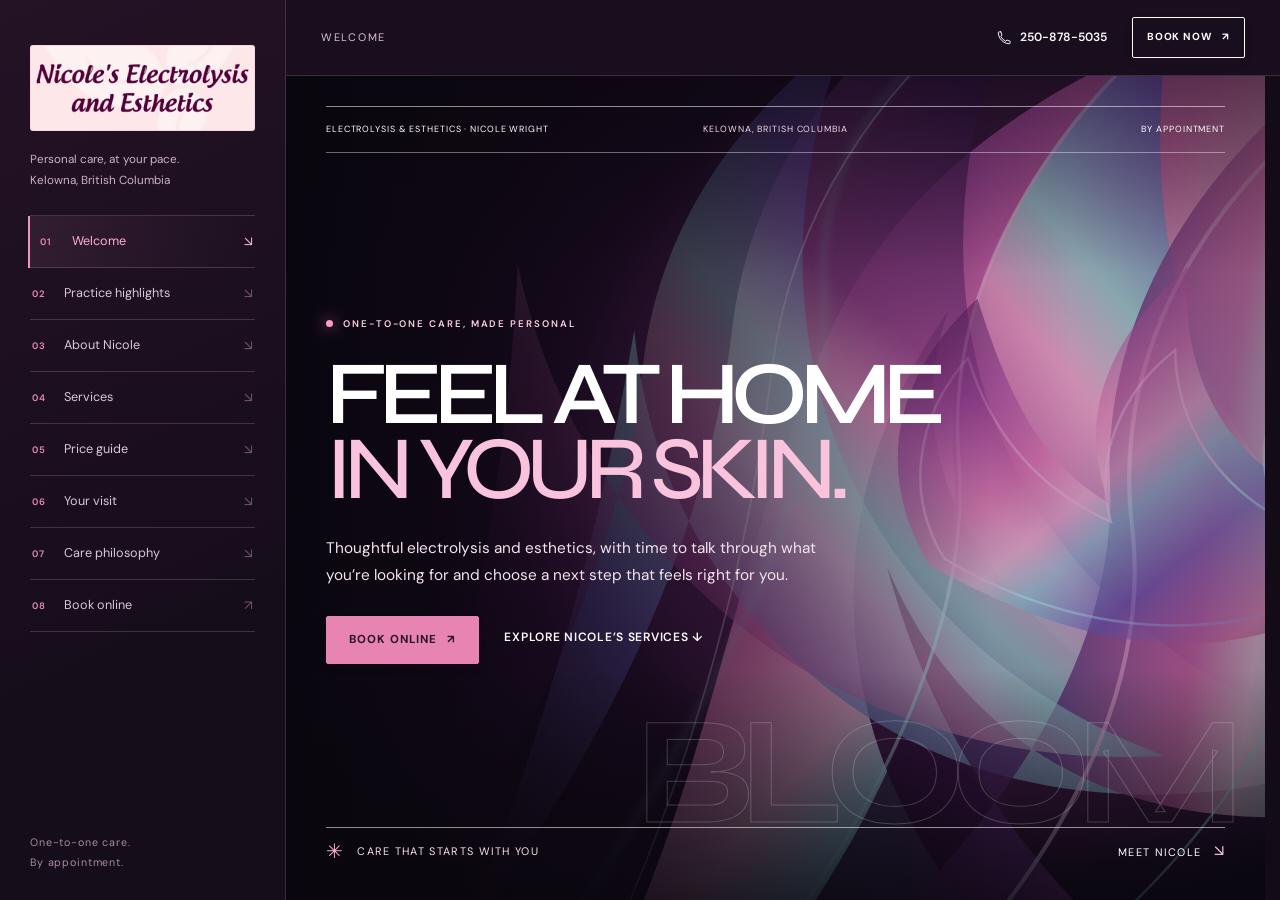
==== index.html @ a782beea "Add files via upload" ====
<!doctype html>
<html lang="en">
<head>
  <meta charset="utf-8">
  <meta name="viewport" content="width=device-width, initial-scale=1">
  <meta name="description" content="Personalized electrolysis and esthetics in Kelowna, BC. Connect with Nicole's Electrolysis & Esthetics to discuss your goals and plan a visit.">
  <meta name="theme-color" content="#fff7fa">
  <title>Nicole's Electrolysis & Esthetics | Kelowna, BC</title>
  <link rel="preconnect" href="https://fonts.googleapis.com">
  <link rel="preconnect" href="https://fonts.gstatic.com" crossorigin>
  <link href="https://fonts.googleapis.com/css2?family=DM+Sans:wght@400;500;600;700&family=Playfair+Display:wght@500;600;700&family=Syne:wght@400;500;600;700;800&display=swap" rel="stylesheet">
  <style>
    :root{--paper:#fff7fa;--white:#fffdfd;--ink:#392d35;--muted:#75656f;--green:#a64e73;--green-dark:#683b57;--sage:#f8e5ee;--line:#eed5e0;--blush:#fbe7e5;--serif:'Playfair Display',Georgia,serif;--sans:'DM Sans',Arial,sans-serif;--shadow:0 24px 70px rgba(39,48,39,.12)}
    *{box-sizing:border-box}html{scroll-behavior:smooth}body{margin:0;background:var(--paper);color:var(--ink);font-family:var(--sans);line-height:1.65;-webkit-font-smoothing:antialiased}a{color:inherit}img{display:block;max-width:100%}button,a{ -webkit-tap-highlight-color:transparent}a:focus-visible,button:focus-visible{outline:3px solid #ad6685;outline-offset:4px}.container{width:min(1160px,calc(100% - 48px));margin-inline:auto}.eyebrow{font-size:.72rem;font-weight:700;letter-spacing:.18em;text-transform:uppercase;color:var(--green)}
    .topline{background:var(--green-dark);color:#fff;text-align:center;padding:9px 16px;font-size:.76rem;letter-spacing:.08em}.header{position:sticky;top:0;z-index:10;background:rgba(247,245,240,.94);backdrop-filter:blur(14px);border-bottom:1px solid rgba(69,95,80,.12)}.nav{height:82px;display:flex;align-items:center;justify-content:space-between;gap:28px}.brand{display:flex;align-items:center;gap:12px;text-decoration:none}.brand-mark{width:42px;height:42px;border:1px solid var(--green);border-radius:50%;display:grid;place-items:center;color:var(--green);font:600 1.2rem var(--serif)}.brand-name{font:600 1rem var(--serif);line-height:1.2}.brand-sub{display:block;font:600 .59rem var(--sans);letter-spacing:.16em;text-transform:uppercase;color:var(--muted);margin-top:5px}.navlinks{display:flex;align-items:center;gap:30px}.navlinks a{text-decoration:none;font-size:.86rem;color:#454a44}.navlinks a:hover{color:var(--green)}.nav-cta,.button{display:inline-flex;align-items:center;justify-content:center;gap:10px;background:var(--green);color:#fff;text-decoration:none;border:1px solid var(--green);border-radius:3px;padding:13px 20px;font-size:.82rem;font-weight:700;transition:.2s}.nav-cta:hover,.button:hover{background:var(--green-dark);border-color:var(--green-dark);transform:translateY(-1px)}.menu-toggle{display:none;background:none;border:0;color:var(--ink);font-size:1.45rem;padding:8px}
    .hero{padding:54px 0 75px;overflow:hidden}.hero-grid{display:grid;grid-template-columns:1fr .92fr;align-items:center;gap:6.5%;min-height:540px}.hero-copy{padding-block:24px}.hero h1{font:500 clamp(3.2rem,6.1vw,5.75rem)/1.02 var(--serif);letter-spacing:-.045em;margin:20px 0 24px;max-width:620px}.hero h1 em{font-weight:500;color:var(--green);display:block}.hero-lede{font-size:1.06rem;line-height:1.8;color:#575d55;max-width:505px}.hero-actions{display:flex;align-items:center;gap:22px;margin-top:32px;flex-wrap:wrap}.text-link{font-size:.84rem;font-weight:700;text-decoration:none;border-bottom:1px solid var(--green);padding-bottom:4px;color:var(--green)}.hero-note{font-size:.77rem;color:#77796f;margin-top:23px}.hero-image-wrap{position:relative;min-height:510px}.hero-image{position:absolute;inset:0 22px 20px 30px;width:calc(100% - 52px);height:calc(100% - 20px);object-fit:cover;border-radius:48% 48% 3px 3px;filter:saturate(.82)}.image-tag{position:absolute;left:0;bottom:0;background:var(--white);box-shadow:var(--shadow);padding:17px 22px;max-width:230px}.image-tag strong{display:block;font:500 1.2rem var(--serif)}.image-tag span{font-size:.74rem;color:var(--muted)}.round-stamp{position:absolute;right:0;top:35px;width:104px;height:104px;background:var(--sage);border-radius:50%;display:grid;place-items:center;text-align:center;color:var(--green);font:500 .82rem/1.3 var(--serif);transform:rotate(8deg);border:1px solid rgba(69,95,80,.18)}
    .trust{background:var(--sage);padding:24px 0}.trust-row{display:flex;justify-content:center;align-items:center;gap:clamp(24px,6vw,78px);flex-wrap:wrap;text-align:center}.trust-item{font-size:.82rem;color:#475348}.trust-item b{font-weight:700}.trust-dot{color:#a3866f;padding-right:10px}
    .intro{padding:108px 0 98px}.intro-grid{display:grid;grid-template-columns:.75fr 1.25fr;gap:10%;align-items:start}.intro h2,.section-title{font:500 clamp(2.4rem,4vw,3.55rem)/1.12 var(--serif);letter-spacing:-.03em;margin:14px 0 22px}.intro-copy{font-size:1.02rem;color:#5d625a;max-width:680px}.intro-copy p+p{margin-top:16px}.signature{margin-top:28px;color:var(--green);font:italic 1.5rem var(--serif)}
    .services{background:var(--white);padding:100px 0}.section-heading{max-width:650px;margin-bottom:46px}.section-heading p{color:var(--muted);max-width:540px}.service-grid{display:grid;grid-template-columns:1fr 1fr;gap:22px}.service-card{min-height:360px;padding:38px;position:relative;overflow:hidden;background:var(--paper);border:1px solid var(--line)}.service-card:nth-child(2){background:#fff0f5}.service-number{font:500 .85rem var(--serif);color:#ad6685;letter-spacing:.1em}.service-card h3{font:500 2rem var(--serif);margin:33px 0 14px}.service-card p{color:#60655d;max-width:420px}.service-card .card-link{display:inline-flex;align-items:center;gap:9px;margin-top:26px;color:var(--green);font-size:.85rem;font-weight:700;text-decoration:none}.service-art{position:absolute;right:24px;bottom:24px;width:112px;height:112px;border-radius:50%;border:1px solid rgba(166,78,115,.25);display:grid;place-items:center;color:var(--green);font:500 2rem var(--serif)}
    .approach{padding:100px 0}.approach-grid{display:grid;grid-template-columns:1fr 1fr;gap:8%;align-items:center}.approach-photo{height:510px;width:100%;object-fit:cover;border-radius:3px;filter:saturate(.75)}.approach-copy h2{font:500 clamp(2.4rem,4vw,3.4rem)/1.1 var(--serif);margin:14px 0 20px;letter-spacing:-.03em}.approach-copy>p{color:#5d625a}.steps{margin-top:28px;border-top:1px solid var(--line)}.step{display:grid;grid-template-columns:44px 1fr;gap:12px;padding:16px 0;border-bottom:1px solid var(--line)}.step-num{font:500 .84rem var(--serif);color:#ad6685}.step strong{display:block;font-size:.91rem;margin-bottom:3px}.step span:last-child{display:block;color:#696d64;font-size:.85rem}
    .quote{background:var(--green-dark);color:#fff;padding:78px 0;text-align:center}.quote blockquote{max-width:820px;margin:0 auto;font:500 clamp(1.75rem,3.5vw,2.8rem)/1.3 var(--serif)}.quote p{color:#d3dbd2;font-size:.77rem;letter-spacing:.12em;text-transform:uppercase;margin-top:22px}
    .contact{padding:105px 0 100px}.contact-card{display:grid;grid-template-columns:1fr .8fr;background:var(--sage);min-height:360px}.contact-copy{padding:clamp(32px,6vw,70px)}.contact-copy h2{font:500 clamp(2.3rem,4vw,3.4rem)/1.1 var(--serif);margin:16px 0}.contact-copy p{color:#566055;max-width:510px}.contact-info{padding:48px;background:#e0e5d9;display:flex;flex-direction:column;justify-content:center;gap:22px}.contact-row{border-bottom:1px solid rgba(48,71,57,.2);padding-bottom:15px}.contact-row small{display:block;text-transform:uppercase;letter-spacing:.14em;color:#697467;font-size:.66rem;font-weight:700;margin-bottom:5px}.contact-row a,.contact-row span{font:500 1.12rem var(--serif);text-decoration:none}.contact-row a:hover{text-decoration:underline}.contact-actions{display:flex;align-items:center;gap:20px;margin-top:25px;flex-wrap:wrap}.footer{background:#503746;color:#e8ece5;padding:28px 0}.footer-row{display:flex;align-items:center;justify-content:space-between;gap:20px}.footer-brand{font:500 1.1rem var(--serif)}.footer p,.footer a{font-size:.75rem;color:#cbd4ca}.footer a{text-decoration:none}.footer a:hover{text-decoration:underline}.footer-meta{text-align:right}
    @media(max-width:800px){.container{width:min(100% - 36px,600px)}.nav{height:72px}.menu-toggle{display:block}.navlinks{display:none;position:absolute;top:72px;left:0;right:0;background:var(--paper);padding:18px 24px 24px;border-bottom:1px solid var(--line);flex-direction:column;align-items:stretch;gap:0}.navlinks.open{display:flex}.navlinks a{padding:12px 0;border-bottom:1px solid var(--line)}.navlinks .nav-cta{margin-top:15px;text-align:center;border:0;padding:14px}.hero{padding:35px 0 54px}.hero-grid{grid-template-columns:1fr;gap:34px;min-height:auto}.hero-copy{padding:5px 0 0}.hero h1{font-size:clamp(3.15rem,13vw,5rem)}.hero-image-wrap{min-height:410px}.hero-image{inset:0 20px 18px 15px;width:calc(100% - 35px);height:calc(100% - 18px)}.round-stamp{width:84px;height:84px;right:-1px;font-size:.7rem}.intro,.services,.approach,.contact{padding:76px 0}.intro-grid,.approach-grid,.contact-card{grid-template-columns:1fr;gap:28px}.intro-grid{gap:20px}.intro h2{max-width:500px}.service-grid{grid-template-columns:1fr}.service-card{min-height:310px;padding:30px}.approach-photo{height:380px}.contact-info{padding:32px}.quote{padding:62px 0}.footer-row{align-items:flex-start;flex-direction:column}.footer-meta{text-align:left}}
    @media(max-width:420px){.container{width:calc(100% - 30px)}.brand-name{font-size:.92rem}.hero-actions{align-items:flex-start;flex-direction:column;gap:16px}.hero-image-wrap{min-height:350px}.image-tag{max-width:205px;padding:13px 16px}.service-art{width:82px;height:82px;font-size:1.6rem;right:18px;bottom:18px}.approach-photo{height:310px}.contact-actions{align-items:flex-start;flex-direction:column;gap:14px}}
    @media(prefers-reduced-motion:reduce){html{scroll-behavior:auto}*,*::before,*::after{transition:none!important}}
   .flower{color:#cf7f9e;font-family:Georgia,serif}.topline:before{content:"✿  ";color:#f0b8cd}.topline:after{content:"  ✿";color:#f0b8cd}.eyebrow:before{content:"✿  ";color:#ca7d9c}.round-stamp{background:#f7e2eb!important;border-color:rgba(166,78,115,.25)!important} .service-art{color:#bd6d8d!important;border-color:rgba(166,78,115,.25)!important} .quote{background:#683b57!important}.topline:before{content:"✿  ";color:#f0b8cd}.topline:after{content:"  ✿";color:#f0b8cd}.eyebrow:before{content:"✿  ";color:#ca7d9c}.round-stamp{background:#f7e2eb!important;border-color:rgba(166,78,115,.25)!important}.service-art{color:#bd6d8d!important;border-color:rgba(166,78,115,.25)!important}.quote{background:#683b57!important}.booking-form{display:grid;gap:14px;margin-top:24px}.booking-form label{display:grid;gap:6px;font-size:.82rem;font-weight:700;color:#57434f}.booking-form input,.booking-form select,.booking-form textarea{width:100%;font:400 .92rem var(--sans);padding:12px 13px;border:1px solid #dec4d1;background:#fffdfd;color:var(--ink);border-radius:3px}.booking-form input:focus,.booking-form select:focus,.booking-form textarea:focus{outline:2px solid #c97b9b;outline-offset:2px}.booking-form button{cursor:pointer;justify-self:start}.booking-form .form-note{font-size:.76rem;line-height:1.5;color:var(--muted);margin:0}.contact-card{grid-template-columns:1.1fr .7fr}.contact-info{background:#f4e5ed}.contact-info{background:#f4e5ed}.contact-info{background:#f4e5ed}.vagaro-frame{height:820px;width:100%;background:#fffdfd;border:1px solid #eed5e0;overflow:hidden}.vagaro-frame iframe{width:100%;height:100%;border:0;background:#fff}.booking-fallback{margin:18px 0 28px}.booking-contact{display:grid;grid-template-columns:repeat(auto-fit,minmax(220px,1fr));gap:22px;padding:28px;background:#f4e5ed}.contact{scroll-margin-top:100px}.vagaro-frame{height:820px;width:100%;background:#fffdfd;border:1px solid #eed5e0;overflow:hidden}.vagaro-frame iframe{width:100%;height:100%;border:0;background:#fff}.booking-fallback{margin:18px 0 12px}.booking-contact{display:grid;grid-template-columns:repeat(auto-fit,minmax(220px,1fr));gap:22px;padding:28px;background:#f4e5ed}.contact{scroll-margin-top:100px}.vagaro-frame{height:820px;width:100%;background:#fffdfd;border:1px solid #eed5e0;overflow:hidden}.vagaro-frame iframe{width:100%;height:100%;border:0;background:#fff}.booking-fallback{margin:18px 0 12px}.booking-contact{display:grid;grid-template-columns:repeat(auto-fit,minmax(220px,1fr));gap:22px;padding:28px;background:#f4e5ed}.contact{scroll-margin-top:100px}
</style>
<link rel="stylesheet" href="assets/site.css?v=sidebar-20261028">
<script src="assets/site.js?v=sidebar-20261028" defer></script>
</head>
<body class="has-mobile-menu page-home"><a class="skip-link" href="#top">Skip to content</a>
  <aside class="home-sidebar" aria-label="Practice navigation">
    <a class="brand" href="#top" aria-label="Nicole's Electrolysis and Esthetics home"><span class="brand-photo"><img class="brand-logo" src="assets/nicole-vagaro-profile.png" alt="Nicole’s Electrolysis and Esthetics" width="1200" height="800"></span></a>
    <p class="sidebar-caption">Personal care, at your pace.<br>Kelowna, British Columbia</p>
    <nav class="section-navigation" aria-label="Page sections">
          <a href="#top"><span class="menu-index">01</span><span>Welcome</span><span class="menu-arrow" aria-hidden="true">↘</span></a>
          <a href="#practice-highlights"><span class="menu-index">02</span><span>Practice highlights</span><span class="menu-arrow" aria-hidden="true">↘</span></a>
          <a href="#about"><span class="menu-index">03</span><span>About Nicole</span><span class="menu-arrow" aria-hidden="true">↘</span></a>
          <a href="#services"><span class="menu-index">04</span><span>Services</span><span class="menu-arrow" aria-hidden="true">↘</span></a>
          <a href="#pricing"><span class="menu-index">05</span><span>Price guide</span><span class="menu-arrow" aria-hidden="true">↘</span></a>
          <a href="#approach"><span class="menu-index">06</span><span>Your visit</span><span class="menu-arrow" aria-hidden="true">↘</span></a>
          <a href="#care-note"><span class="menu-index">07</span><span>Care philosophy</span><span class="menu-arrow" aria-hidden="true">↘</span></a>
          <a href="#booking"><span class="menu-index">08</span><span>Book online</span><span class="menu-arrow" aria-hidden="true">↗</span></a>
        
    </nav>
    <p class="sidebar-note">One-to-one care.<br>By appointment.</p>
  </aside>
  <div class="home-workspace">
    <header class="home-toolbar">
      <span class="current-section-label">Welcome</span>
      <a class="header-phone" href="tel:+12508785035" aria-label="Call Nicole at 250-878-5035"><svg viewBox="0 0 24 24" aria-hidden="true" focusable="false"><path d="M6 3H3.5A1.5 1.5 0 0 0 2 4.6C3 14.5 9.5 21 19.4 22a1.5 1.5 0 0 0 1.6-1.5V18l-5-2-2 2a16 16 0 0 1-8-8l2-2-2-5Z"/></svg><span>250-878-5035</span></a>
      <a class="nav-cta" href="#booking">Book now <span aria-hidden="true">↗</span></a>
    </header>

<div class="home-scroll" tabindex="-1" aria-label="Selected section content"><main id="home-content">
    <section class="hero" id="top" aria-labelledby="hero-title">
      <div class="hero-visual" aria-hidden="true"><img class="hero-background" src="assets/iridescent-petal-field.svg" alt=""></div>
      <div class="hero-content">
        <div class="hero-overline"><span>Electrolysis &amp; esthetics · Nicole Wright</span><span>Kelowna, British Columbia</span><span>By appointment</span></div>
        <div class="hero-main">
          <div class="hero-kicker"><span class="hero-kicker-dot" aria-hidden="true"></span> One-to-one care, made personal</div>
          <h1 id="hero-title">Feel at home<br><em>in your skin.</em></h1>
          <p class="hero-lede">Thoughtful electrolysis and esthetics, with time to talk through what you’re looking for and choose a next step that feels right for you.</p>
          <div class="hero-actions">
            <a class="button" href="#booking">Book online <span aria-hidden="true">↗</span></a>
            <a class="text-link" href="#services">Explore Nicole’s services <span aria-hidden="true">↓</span></a>
          </div>
        </div>
        <div class="hero-sideword" aria-hidden="true">BLOOM</div>
        <div class="hero-footnote"><span class="hero-flower" aria-hidden="true">✳</span><span>Care that starts with you</span><a href="#about">Meet Nicole <span aria-hidden="true">↘</span></a></div>
      </div>
    </section>

    <section class="trust" id="practice-highlights" aria-label="Practice highlights">
      <div class="container"><div class="eyebrow">The practice</div><h2 class="section-title">Personal care in Kelowna.</h2></div><div class="container trust-row">
        <div class="trust-item"><span class="trust-dot">✳</span><b>Electrolysis</b></div>
        <div class="trust-item"><span class="trust-dot">✳</span><b>Esthetics</b></div>
        <div class="trust-item"><span class="trust-dot">✳</span><b>Kelowna, BC</b></div>
        <div class="trust-item"><span class="trust-dot">✳</span><b>Free initial consultation</b></div>
      </div>
    </section>

    <section class="intro" id="about">
      <div class="container intro-grid">
        <div>
          <div class="eyebrow">A little about the practice</div>
          <h2>Good care begins with a conversation.</h2>
        </div>
        <div class="intro-copy">
          <p>Choosing a treatment is personal. Nicole’s Electrolysis &amp; Esthetics offers a place to ask questions, talk through your goals, and learn about the services available to you.</p>
          <p>Whether you’re exploring electrolysis or esthetics, reach out to discuss what you have in mind and find out whether the practice is the right fit.</p>
          <div class="signature">Nicole</div>
        </div>
      </div>
    </section>

    <section class="services" id="services"><div class="container"><div class="section-heading"><div class="eyebrow">Services</div><h2 class="section-title">Explore Nicole’s services.</h2><p>Choose a category to see its subservices and current Vagaro prices, then book online.</p></div><div class="service-grid"><article class="service-card"><span class="service-number">01 / ELECTROLYSIS</span><h3>Electrolysis</h3><p>Permanent hair-removal appointments for face, body, Brazilian, and bikini areas, plus a free consultation.</p><a class="card-link" href="electrolysis.html">View services and prices <span aria-hidden="true">→</span></a><span class="service-art" aria-hidden="true"><svg class="botanical" viewBox="0 0 240 300" aria-hidden="true" focusable="false"><path pathLength="1" d="M121 283C112 237 139 205 119 157"/><path class="leaf" pathLength="1" d="M123 238C84 237 65 216 57 194C92 194 120 208 123 238Z"/><path pathLength="1" d="M62 199L123 238"/><path class="leaf" pathLength="1" d="M127 210C159 211 178 184 182 169C151 166 134 184 127 210Z"/><path pathLength="1" d="M176 174L127 210"/><path class="petal" pathLength="1" transform="rotate(0 120 111)" d="M120 131C94 127 75 102 83 78C89 59 104 48 119 56C138 42 155 59 153 79C160 100 143 124 120 131Z"/><path class="petal" pathLength="1" transform="rotate(51.4286 120 111)" d="M120 131C94 127 75 102 83 78C89 59 104 48 119 56C138 42 155 59 153 79C160 100 143 124 120 131Z"/><path class="petal" pathLength="1" transform="rotate(102.8572 120 111)" d="M120 131C94 127 75 102 83 78C89 59 104 48 119 56C138 42 155 59 153 79C160 100 143 124 120 131Z"/><path class="petal" pathLength="1" transform="rotate(154.2858 120 111)" d="M120 131C94 127 75 102 83 78C89 59 104 48 119 56C138 42 155 59 153 79C160 100 143 124 120 131Z"/><path class="petal" pathLength="1" transform="rotate(205.7144 120 111)" d="M120 131C94 127 75 102 83 78C89 59 104 48 119 56C138 42 155 59 153 79C160 100 143 124 120 131Z"/><path class="petal" pathLength="1" transform="rotate(257.14300000000003 120 111)" d="M120 131C94 127 75 102 83 78C89 59 104 48 119 56C138 42 155 59 153 79C160 100 143 124 120 131Z"/><path class="petal" pathLength="1" transform="rotate(308.5716 120 111)" d="M120 131C94 127 75 102 83 78C89 59 104 48 119 56C138 42 155 59 153 79C160 100 143 124 120 131Z"/><path class="petal" pathLength="1" d="M120 132C100 126 97 109 104 97C114 86 127 88 135 98C146 110 138 127 120 132Z"/><path pathLength="1" d="M109 112C109 101 128 99 130 110C133 120 115 123 114 114C114 108 124 106 124 113"/></svg></span></article>
<article class="service-card"><span class="service-number">02 / SKIN TAGS</span><h3>Skin Tag / Mole Removal</h3><p>View the skin-tag removal appointment options currently listed in Vagaro.</p><a class="card-link" href="skin-tag-mole-removal.html">View services and prices <span aria-hidden="true">→</span></a><span class="service-art" aria-hidden="true"><svg class="botanical" viewBox="0 0 240 300" aria-hidden="true" focusable="false"><path pathLength="1" d="M121 283C112 237 139 205 119 157"/><path class="leaf" pathLength="1" d="M123 238C84 237 65 216 57 194C92 194 120 208 123 238Z"/><path pathLength="1" d="M62 199L123 238"/><path class="leaf" pathLength="1" d="M127 210C159 211 178 184 182 169C151 166 134 184 127 210Z"/><path pathLength="1" d="M176 174L127 210"/><path class="petal" pathLength="1" transform="rotate(0 120 111)" d="M120 131C94 127 75 102 83 78C89 59 104 48 119 56C138 42 155 59 153 79C160 100 143 124 120 131Z"/><path class="petal" pathLength="1" transform="rotate(51.4286 120 111)" d="M120 131C94 127 75 102 83 78C89 59 104 48 119 56C138 42 155 59 153 79C160 100 143 124 120 131Z"/><path class="petal" pathLength="1" transform="rotate(102.8572 120 111)" d="M120 131C94 127 75 102 83 78C89 59 104 48 119 56C138 42 155 59 153 79C160 100 143 124 120 131Z"/><path class="petal" pathLength="1" transform="rotate(154.2858 120 111)" d="M120 131C94 127 75 102 83 78C89 59 104 48 119 56C138 42 155 59 153 79C160 100 143 124 120 131Z"/><path class="petal" pathLength="1" transform="rotate(205.7144 120 111)" d="M120 131C94 127 75 102 83 78C89 59 104 48 119 56C138 42 155 59 153 79C160 100 143 124 120 131Z"/><path class="petal" pathLength="1" transform="rotate(257.14300000000003 120 111)" d="M120 131C94 127 75 102 83 78C89 59 104 48 119 56C138 42 155 59 153 79C160 100 143 124 120 131Z"/><path class="petal" pathLength="1" transform="rotate(308.5716 120 111)" d="M120 131C94 127 75 102 83 78C89 59 104 48 119 56C138 42 155 59 153 79C160 100 143 124 120 131Z"/><path class="petal" pathLength="1" d="M120 132C100 126 97 109 104 97C114 86 127 88 135 98C146 110 138 127 120 132Z"/><path pathLength="1" d="M109 112C109 101 128 99 130 110C133 120 115 123 114 114C114 108 124 106 124 113"/></svg></span></article>
<article class="service-card"><span class="service-number">03 / TELANGIECTASIA</span><h3>Telangiectasia</h3><p>Explore the listed treatment options for telangiectasia, also known as spider veins.</p><a class="card-link" href="telangiectasia.html">View services and prices <span aria-hidden="true">→</span></a><span class="service-art" aria-hidden="true"><svg class="botanical" viewBox="0 0 240 300" aria-hidden="true" focusable="false"><path pathLength="1" d="M121 283C112 237 139 205 119 157"/><path class="leaf" pathLength="1" d="M123 238C84 237 65 216 57 194C92 194 120 208 123 238Z"/><path pathLength="1" d="M62 199L123 238"/><path class="leaf" pathLength="1" d="M127 210C159 211 178 184 182 169C151 166 134 184 127 210Z"/><path pathLength="1" d="M176 174L127 210"/><path class="petal" pathLength="1" transform="rotate(0 120 111)" d="M120 131C94 127 75 102 83 78C89 59 104 48 119 56C138 42 155 59 153 79C160 100 143 124 120 131Z"/><path class="petal" pathLength="1" transform="rotate(51.4286 120 111)" d="M120 131C94 127 75 102 83 78C89 59 104 48 119 56C138 42 155 59 153 79C160 100 143 124 120 131Z"/><path class="petal" pathLength="1" transform="rotate(102.8572 120 111)" d="M120 131C94 127 75 102 83 78C89 59 104 48 119 56C138 42 155 59 153 79C160 100 143 124 120 131Z"/><path class="petal" pathLength="1" transform="rotate(154.2858 120 111)" d="M120 131C94 127 75 102 83 78C89 59 104 48 119 56C138 42 155 59 153 79C160 100 143 124 120 131Z"/><path class="petal" pathLength="1" transform="rotate(205.7144 120 111)" d="M120 131C94 127 75 102 83 78C89 59 104 48 119 56C138 42 155 59 153 79C160 100 143 124 120 131Z"/><path class="petal" pathLength="1" transform="rotate(257.14300000000003 120 111)" d="M120 131C94 127 75 102 83 78C89 59 104 48 119 56C138 42 155 59 153 79C160 100 143 124 120 131Z"/><path class="petal" pathLength="1" transform="rotate(308.5716 120 111)" d="M120 131C94 127 75 102 83 78C89 59 104 48 119 56C138 42 155 59 153 79C160 100 143 124 120 131Z"/><path class="petal" pathLength="1" d="M120 132C100 126 97 109 104 97C114 86 127 88 135 98C146 110 138 127 120 132Z"/><path pathLength="1" d="M109 112C109 101 128 99 130 110C133 120 115 123 114 114C114 108 124 106 124 113"/></svg></span></article>
<article class="service-card"><span class="service-number">04 / LASER</span><h3>Laser Hair Removal</h3><p>Browse laser hair-removal services by treatment area.</p><a class="card-link" href="laser-hair-removal.html">View services and prices <span aria-hidden="true">→</span></a><span class="service-art" aria-hidden="true"><svg class="botanical" viewBox="0 0 240 300" aria-hidden="true" focusable="false"><path pathLength="1" d="M121 283C112 237 139 205 119 157"/><path class="leaf" pathLength="1" d="M123 238C84 237 65 216 57 194C92 194 120 208 123 238Z"/><path pathLength="1" d="M62 199L123 238"/><path class="leaf" pathLength="1" d="M127 210C159 211 178 184 182 169C151 166 134 184 127 210Z"/><path pathLength="1" d="M176 174L127 210"/><path class="petal" pathLength="1" transform="rotate(0 120 111)" d="M120 131C94 127 75 102 83 78C89 59 104 48 119 56C138 42 155 59 153 79C160 100 143 124 120 131Z"/><path class="petal" pathLength="1" transform="rotate(51.4286 120 111)" d="M120 131C94 127 75 102 83 78C89 59 104 48 119 56C138 42 155 59 153 79C160 100 143 124 120 131Z"/><path class="petal" pathLength="1" transform="rotate(102.8572 120 111)" d="M120 131C94 127 75 102 83 78C89 59 104 48 119 56C138 42 155 59 153 79C160 100 143 124 120 131Z"/><path class="petal" pathLength="1" transform="rotate(154.2858 120 111)" d="M120 131C94 127 75 102 83 78C89 59 104 48 119 56C138 42 155 59 153 79C160 100 143 124 120 131Z"/><path class="petal" pathLength="1" transform="rotate(205.7144 120 111)" d="M120 131C94 127 75 102 83 78C89 59 104 48 119 56C138 42 155 59 153 79C160 100 143 124 120 131Z"/><path class="petal" pathLength="1" transform="rotate(257.14300000000003 120 111)" d="M120 131C94 127 75 102 83 78C89 59 104 48 119 56C138 42 155 59 153 79C160 100 143 124 120 131Z"/><path class="petal" pathLength="1" transform="rotate(308.5716 120 111)" d="M120 131C94 127 75 102 83 78C89 59 104 48 119 56C138 42 155 59 153 79C160 100 143 124 120 131Z"/><path class="petal" pathLength="1" d="M120 132C100 126 97 109 104 97C114 86 127 88 135 98C146 110 138 127 120 132Z"/><path pathLength="1" d="M109 112C109 101 128 99 130 110C133 120 115 123 114 114C114 108 124 106 124 113"/></svg></span></article>
<article class="service-card"><span class="service-number">05 / SKIN</span><h3>Skin Rejuvenation</h3><p>See the IPL skin-rejuvenation appointments and additional service listed in this Vagaro category.</p><a class="card-link" href="skin-rejuvenation.html">View services and prices <span aria-hidden="true">→</span></a><span class="service-art" aria-hidden="true"><svg class="botanical" viewBox="0 0 240 300" aria-hidden="true" focusable="false"><path pathLength="1" d="M121 283C112 237 139 205 119 157"/><path class="leaf" pathLength="1" d="M123 238C84 237 65 216 57 194C92 194 120 208 123 238Z"/><path pathLength="1" d="M62 199L123 238"/><path class="leaf" pathLength="1" d="M127 210C159 211 178 184 182 169C151 166 134 184 127 210Z"/><path pathLength="1" d="M176 174L127 210"/><path class="petal" pathLength="1" transform="rotate(0 120 111)" d="M120 131C94 127 75 102 83 78C89 59 104 48 119 56C138 42 155 59 153 79C160 100 143 124 120 131Z"/><path class="petal" pathLength="1" transform="rotate(51.4286 120 111)" d="M120 131C94 127 75 102 83 78C89 59 104 48 119 56C138 42 155 59 153 79C160 100 143 124 120 131Z"/><path class="petal" pathLength="1" transform="rotate(102.8572 120 111)" d="M120 131C94 127 75 102 83 78C89 59 104 48 119 56C138 42 155 59 153 79C160 100 143 124 120 131Z"/><path class="petal" pathLength="1" transform="rotate(154.2858 120 111)" d="M120 131C94 127 75 102 83 78C89 59 104 48 119 56C138 42 155 59 153 79C160 100 143 124 120 131Z"/><path class="petal" pathLength="1" transform="rotate(205.7144 120 111)" d="M120 131C94 127 75 102 83 78C89 59 104 48 119 56C138 42 155 59 153 79C160 100 143 124 120 131Z"/><path class="petal" pathLength="1" transform="rotate(257.14300000000003 120 111)" d="M120 131C94 127 75 102 83 78C89 59 104 48 119 56C138 42 155 59 153 79C160 100 143 124 120 131Z"/><path class="petal" pathLength="1" transform="rotate(308.5716 120 111)" d="M120 131C94 127 75 102 83 78C89 59 104 48 119 56C138 42 155 59 153 79C160 100 143 124 120 131Z"/><path class="petal" pathLength="1" d="M120 132C100 126 97 109 104 97C114 86 127 88 135 98C146 110 138 127 120 132Z"/><path pathLength="1" d="M109 112C109 101 128 99 130 110C133 120 115 123 114 114C114 108 124 106 124 113"/></svg></span></article>
<article class="service-card"><span class="service-number">06 / TINTING</span><h3>Tinting</h3><p>Explore eyelash and eyebrow tinting services.</p><a class="card-link" href="tinting.html">View services and prices <span aria-hidden="true">→</span></a><span class="service-art" aria-hidden="true"><svg class="botanical" viewBox="0 0 240 300" aria-hidden="true" focusable="false"><path pathLength="1" d="M121 283C112 237 139 205 119 157"/><path class="leaf" pathLength="1" d="M123 238C84 237 65 216 57 194C92 194 120 208 123 238Z"/><path pathLength="1" d="M62 199L123 238"/><path class="leaf" pathLength="1" d="M127 210C159 211 178 184 182 169C151 166 134 184 127 210Z"/><path pathLength="1" d="M176 174L127 210"/><path class="petal" pathLength="1" transform="rotate(0 120 111)" d="M120 131C94 127 75 102 83 78C89 59 104 48 119 56C138 42 155 59 153 79C160 100 143 124 120 131Z"/><path class="petal" pathLength="1" transform="rotate(51.4286 120 111)" d="M120 131C94 127 75 102 83 78C89 59 104 48 119 56C138 42 155 59 153 79C160 100 143 124 120 131Z"/><path class="petal" pathLength="1" transform="rotate(102.8572 120 111)" d="M120 131C94 127 75 102 83 78C89 59 104 48 119 56C138 42 155 59 153 79C160 100 143 124 120 131Z"/><path class="petal" pathLength="1" transform="rotate(154.2858 120 111)" d="M120 131C94 127 75 102 83 78C89 59 104 48 119 56C138 42 155 59 153 79C160 100 143 124 120 131Z"/><path class="petal" pathLength="1" transform="rotate(205.7144 120 111)" d="M120 131C94 127 75 102 83 78C89 59 104 48 119 56C138 42 155 59 153 79C160 100 143 124 120 131Z"/><path class="petal" pathLength="1" transform="rotate(257.14300000000003 120 111)" d="M120 131C94 127 75 102 83 78C89 59 104 48 119 56C138 42 155 59 153 79C160 100 143 124 120 131Z"/><path class="petal" pathLength="1" transform="rotate(308.5716 120 111)" d="M120 131C94 127 75 102 83 78C89 59 104 48 119 56C138 42 155 59 153 79C160 100 143 124 120 131Z"/><path class="petal" pathLength="1" d="M120 132C100 126 97 109 104 97C114 86 127 88 135 98C146 110 138 127 120 132Z"/><path pathLength="1" d="M109 112C109 101 128 99 130 110C133 120 115 123 114 114C114 108 124 106 124 113"/></svg></span></article>
<article class="service-card"><span class="service-number">07 / WAXING</span><h3>Waxing</h3><p>Browse face and body waxing options listed by area.</p><a class="card-link" href="waxing.html">View services and prices <span aria-hidden="true">→</span></a><span class="service-art" aria-hidden="true"><svg class="botanical" viewBox="0 0 240 300" aria-hidden="true" focusable="false"><path pathLength="1" d="M121 283C112 237 139 205 119 157"/><path class="leaf" pathLength="1" d="M123 238C84 237 65 216 57 194C92 194 120 208 123 238Z"/><path pathLength="1" d="M62 199L123 238"/><path class="leaf" pathLength="1" d="M127 210C159 211 178 184 182 169C151 166 134 184 127 210Z"/><path pathLength="1" d="M176 174L127 210"/><path class="petal" pathLength="1" transform="rotate(0 120 111)" d="M120 131C94 127 75 102 83 78C89 59 104 48 119 56C138 42 155 59 153 79C160 100 143 124 120 131Z"/><path class="petal" pathLength="1" transform="rotate(51.4286 120 111)" d="M120 131C94 127 75 102 83 78C89 59 104 48 119 56C138 42 155 59 153 79C160 100 143 124 120 131Z"/><path class="petal" pathLength="1" transform="rotate(102.8572 120 111)" d="M120 131C94 127 75 102 83 78C89 59 104 48 119 56C138 42 155 59 153 79C160 100 143 124 120 131Z"/><path class="petal" pathLength="1" transform="rotate(154.2858 120 111)" d="M120 131C94 127 75 102 83 78C89 59 104 48 119 56C138 42 155 59 153 79C160 100 143 124 120 131Z"/><path class="petal" pathLength="1" transform="rotate(205.7144 120 111)" d="M120 131C94 127 75 102 83 78C89 59 104 48 119 56C138 42 155 59 153 79C160 100 143 124 120 131Z"/><path class="petal" pathLength="1" transform="rotate(257.14300000000003 120 111)" d="M120 131C94 127 75 102 83 78C89 59 104 48 119 56C138 42 155 59 153 79C160 100 143 124 120 131Z"/><path class="petal" pathLength="1" transform="rotate(308.5716 120 111)" d="M120 131C94 127 75 102 83 78C89 59 104 48 119 56C138 42 155 59 153 79C160 100 143 124 120 131Z"/><path class="petal" pathLength="1" d="M120 132C100 126 97 109 104 97C114 86 127 88 135 98C146 110 138 127 120 132Z"/><path pathLength="1" d="M109 112C109 101 128 99 130 110C133 120 115 123 114 114C114 108 124 106 124 113"/></svg></span></article></div></div></section>


    <section class="pricing" id="pricing" aria-labelledby="pricing-title">
      <div class="container pricing-layout">
        <div class="pricing-intro"><div class="eyebrow">The price guide</div><h2 id="pricing-title" class="section-title">Good care, with clear pricing.</h2><p>Explore the current services and prices from Nicole’s Vagaro menu. Choose a category to see every listed option.</p><p class="currency-note">Prices are in Canadian dollars and may change. Nicole can confirm the current price and help you choose a service.</p><a class="text-link" href="#booking">Find a time with Nicole <span aria-hidden="true">↓</span></a></div>
        <div class="price-menu" aria-label="Services and prices"><details class="price-category" open name="price-menu"><summary><span class="price-number">01</span><span class="price-category-name"><strong>Electrolysis</strong><small>13 listed appointments</small></span><span class="price-range">Free–$200</span><span class="price-chevron" aria-hidden="true">⌄</span></summary><div class="price-content"><div class="price-items"><div class="price-row"><span>Free consultation</span><span class="price">Free</span></div><div class="price-row"><span>Electrolysis &#183; Face / body &#183; 15 minutes</span><span class="price">$45</span></div><div class="price-row"><span>Electrolysis &#183; Face / body &#183; 30 minutes</span><span class="price">$55</span></div><div class="price-row"><span>Electrolysis &#183; Face / body &#183; 45 minutes</span><span class="price">$75</span></div><div class="price-row"><span>Electrolysis &#183; Face / body &#183; 60 minutes</span><span class="price">$85</span></div><div class="price-row"><span>Electrolysis &#183; Face / body &#183; 90 minutes</span><span class="price">$145</span></div><div class="price-row"><span>Electrolysis &#183; Face / body &#183; 2 hours</span><span class="price">$180</span></div><div class="price-row"><span>Electrolysis &#183; Brazilian / bikini / upper legs &#183; 15 minutes</span><span class="price">From $50</span></div><div class="price-row"><span>Electrolysis &#183; Brazilian / bikini / upper legs &#183; 30 minutes</span><span class="price">$70</span></div><div class="price-row"><span>Electrolysis &#183; Brazilian / bikini / upper legs &#183; 45 minutes</span><span class="price">$85</span></div><div class="price-row"><span>Electrolysis &#183; Brazilian / bikini / upper legs &#183; 60 minutes</span><span class="price">$95</span></div><div class="price-row"><span>Electrolysis &#183; Brazilian / bikini / upper legs &#183; 90 minutes</span><span class="price">$180</span></div><div class="price-row"><span>Electrolysis &#183; Brazilian / bikini / upper legs &#183; 2 hours</span><span class="price">$200</span></div></div><a class="price-detail-link" href="electrolysis.html">See Electrolysis details <span aria-hidden="true">↗</span></a></div></details>
<details class="price-category" name="price-menu"><summary><span class="price-number">02</span><span class="price-category-name"><strong>Skin Tag / Mole Removal</strong><small>2 listed appointments</small></span><span class="price-range">$75–$100</span><span class="price-chevron" aria-hidden="true">⌄</span></summary><div class="price-content"><div class="price-items"><div class="price-row"><span>Skin tag removal &#183; 15 minutes</span><span class="price">$75</span></div><div class="price-row"><span>Skin tag removal &#183; 30 minutes</span><span class="price">$100</span></div></div><a class="price-detail-link" href="skin-tag-mole-removal.html">See Skin Tag / Mole Removal details <span aria-hidden="true">↗</span></a><p class="price-disclaimer">Nicole’s Vagaro menu also lists a separate 30-minute skin-tag appointment for $65 under Skin Rejuvenation. Confirm which listing applies when booking.</p></div></details>
<details class="price-category" name="price-menu"><summary><span class="price-number">03</span><span class="price-category-name"><strong>Telangiectasia</strong><small>2 listed appointments</small></span><span class="price-range">$75–$100</span><span class="price-chevron" aria-hidden="true">⌄</span></summary><div class="price-content"><div class="price-items"><div class="price-row"><span>Telangiectasia &#183; 15 minutes</span><span class="price">$75</span></div><div class="price-row"><span>Telangiectasia &#183; 30 minutes</span><span class="price">$100</span></div></div><a class="price-detail-link" href="telangiectasia.html">See Telangiectasia details <span aria-hidden="true">↗</span></a></div></details>
<details class="price-category" name="price-menu"><summary><span class="price-number">04</span><span class="price-category-name"><strong>Laser Hair Removal</strong><small>31 listed appointments</small></span><span class="price-range">$30–$714</span><span class="price-chevron" aria-hidden="true">⌄</span></summary><div class="price-content"><div class="price-items"><div class="price-row"><span>Back of neck</span><span class="price">$90</span></div><div class="price-row"><span>Hands or feet</span><span class="price">$40</span></div><div class="price-row"><span>Ears, nose, or U-brows</span><span class="price">$30</span></div><div class="price-row"><span>Brow maintenance</span><span class="price">$30</span></div><div class="price-row"><span>Brow shaping</span><span class="price">$45</span></div><div class="price-row"><span>Lips</span><span class="price">$31.50</span></div><div class="price-row"><span>Chin</span><span class="price">$31.50</span></div><div class="price-row"><span>Lip and chin</span><span class="price">$68.25</span></div><div class="price-row"><span>Under chin / neck</span><span class="price">$65</span></div><div class="price-row"><span>Half face</span><span class="price">$52.50</span></div><div class="price-row"><span>Side-burns</span><span class="price">$42</span></div><div class="price-row"><span>Full face and neck</span><span class="price">$99.75</span></div><div class="price-row"><span>Underarms</span><span class="price">$63</span></div><div class="price-row"><span>Half arms</span><span class="price">$70</span></div><div class="price-row"><span>Full arms</span><span class="price">$147</span></div><div class="price-row"><span>Treasure trail</span><span class="price">$35</span></div><div class="price-row"><span>Bikini</span><span class="price">$63</span></div><div class="price-row"><span>French Brazilian</span><span class="price">$94.50</span></div><div class="price-row"><span>Brazilian / underarms</span><span class="price">$147</span></div><div class="price-row"><span>Brazilian</span><span class="price">$95</span></div><div class="price-row"><span>Butt cheeks</span><span class="price">$99.75</span></div><div class="price-row"><span>Lower legs / bikini / underarms</span><span class="price">$380</span></div><div class="price-row"><span>Full legs</span><span class="price">$714</span></div><div class="price-row"><span>Upper legs</span><span class="price">$199.50</span></div><div class="price-row"><span>Lower legs</span><span class="price">$168</span></div><div class="price-row"><span>Full legs and bikini</span><span class="price">$393.75</span></div><div class="price-row"><span>Chest</span><span class="price">$178.50</span></div><div class="price-row"><span>Shoulders</span><span class="price">$100</span></div><div class="price-row"><span>Stomach</span><span class="price">$95</span></div><div class="price-row"><span>Half back</span><span class="price">$90</span></div><div class="price-row"><span>Full back</span><span class="price">$200</span></div></div><a class="price-detail-link" href="laser-hair-removal.html">See Laser Hair Removal details <span aria-hidden="true">↗</span></a></div></details>
<details class="price-category" name="price-menu"><summary><span class="price-number">05</span><span class="price-category-name"><strong>Skin Rejuvenation</strong><small>3 listed appointments</small></span><span class="price-range">$65–$190</span><span class="price-chevron" aria-hidden="true">⌄</span></summary><div class="price-content"><div class="price-items"><div class="price-row"><span>Skin tag removal &#183; 30 minutes</span><span class="price">$65</span></div><div class="price-row"><span>Skin rejuvenation / IPL &#183; 15 minutes</span><span class="price">$105</span></div><div class="price-row"><span>Skin rejuvenation / IPL &#183; 30 minutes</span><span class="price">$190</span></div></div><a class="price-detail-link" href="skin-rejuvenation.html">See Skin Rejuvenation details <span aria-hidden="true">↗</span></a></div></details>
<details class="price-category" name="price-menu"><summary><span class="price-number">06</span><span class="price-category-name"><strong>Tinting</strong><small>2 listed appointments</small></span><span class="price-range">$15.75–$21</span><span class="price-chevron" aria-hidden="true">⌄</span></summary><div class="price-content"><div class="price-items"><div class="price-row"><span>Eyelash tinting</span><span class="price">$21</span></div><div class="price-row"><span>Eyebrow tinting</span><span class="price">From $15.75</span></div></div><a class="price-detail-link" href="tinting.html">See Tinting details <span aria-hidden="true">↗</span></a></div></details>
<details class="price-category" name="price-menu"><summary><span class="price-number">07</span><span class="price-category-name"><strong>Waxing</strong><small>23 listed appointments</small></span><span class="price-range">$12–$250</span><span class="price-chevron" aria-hidden="true">⌄</span></summary><div class="price-content"><div class="price-items"><div class="price-row"><span>Brow shaping</span><span class="price">$17</span></div><div class="price-row"><span>Brow maintenance</span><span class="price">$12</span></div><div class="price-row"><span>Ears</span><span class="price">$15</span></div><div class="price-row"><span>Full face</span><span class="price">$50</span></div><div class="price-row"><span>Lips</span><span class="price">$12</span></div><div class="price-row"><span>Chin</span><span class="price">$15</span></div><div class="price-row"><span>Lip and chin</span><span class="price">$20</span></div><div class="price-row"><span>Side-burns</span><span class="price">$15</span></div><div class="price-row"><span>Underarms</span><span class="price">$23</span></div><div class="price-row"><span>Full arms</span><span class="price">$35</span></div><div class="price-row"><span>Half arms</span><span class="price">$28</span></div><div class="price-row"><span>Full legs</span><span class="price">$65</span></div><div class="price-row"><span>Full legs with bikini</span><span class="price">$68</span></div><div class="price-row"><span>Half legs</span><span class="price">$40</span></div><div class="price-row"><span>Chest</span><span class="price">$50</span></div><div class="price-row"><span>Stomach</span><span class="price">$15</span></div><div class="price-row"><span>Back</span><span class="price">$50</span></div><div class="price-row"><span>Shoulders</span><span class="price">$45</span></div><div class="price-row"><span>Bikini</span><span class="price">$22</span></div><div class="price-row"><span>Brazilian</span><span class="price">$55</span></div><div class="price-row"><span>French Brazilian</span><span class="price">$60</span></div><div class="price-row"><span>Full body</span><span class="price">$250</span></div><div class="price-row"><span>Brazilian back side</span><span class="price">$25</span></div></div><a class="price-detail-link" href="waxing.html">See Waxing details <span aria-hidden="true">↗</span></a></div></details></div>
      </div>
    </section>

    <section class="approach" id="approach">
      <div class="container approach-grid">
        <img class="approach-photo" src="https://images.unsplash.com/photo-1600334129128-685c5582fd35?auto=format&fit=crop&w=1100&q=85" alt="A calm, natural-toned wellness space" loading="lazy">
        <div class="approach-copy">
          <div class="eyebrow">What to expect</div>
          <h2>A comfortable first step, at your pace.</h2>
          <p>You don’t need to know exactly what to book. Get in touch with your questions, and start by finding out what service may fit your goals.</p>
          <div class="steps">
            <div class="step"><span class="step-num">01</span><span><strong>Reach out</strong><span>Call or email Nicole with the service you’re interested in.</span></span></div>
            <div class="step"><span class="step-num">02</span><span><strong>Talk it through</strong><span>Share your questions and learn about the available options.</span></span></div>
            <div class="step"><span class="step-num">03</span><span><strong>Choose your next step</strong><span>Arrange an appointment directly with the practice.</span></span></div>
          </div>
        </div>
      </div>
    </section>

    <section class="quote" id="care-note">
      <div class="container">
        <h2 class="visually-hidden">Care philosophy</h2><blockquote>“Your care should begin with what matters to you.”</blockquote>
        <p>Nicole’s Electrolysis &amp; Esthetics · Kelowna</p>
      </div>
    </section>

    <section class="contact" id="booking"><div class="container"><div class="contact-copy"><div class="eyebrow">Online booking</div><h2>Book your appointment with Nicole.</h2><p>Choose an appointment through Nicole’s Vagaro booking page below. If it does not load here, open Vagaro directly.</p></div><div class="vagaro-frame"><iframe src="https://www.vagaro.com/nicoleselectrolysisandesthetics" title="Nicole’s Vagaro online booking" loading="lazy" referrerpolicy="strict-origin-when-cross-origin" allow="payment"></iframe></div><p class="booking-fallback"><a class="button" href="https://www.vagaro.com/nicoleselectrolysisandesthetics" target="_blank" rel="noopener">Open Vagaro booking ↗</a></p><!-- An account-generated Vagaro In Website widget can replace this frame when available. --><div class="contact-info booking-contact"><div class="contact-row"><small>Need help booking?</small><a href="tel:+12508785035">Call or text Nicole: 250-878-5035</a></div><div class="contact-row"><small>Location</small><span>1267 Houghton Road, Kelowna, BC V1X 7G2</span></div><div class="contact-row"><small>Hours</small><span>Monday–Friday, 9:00 am–5:30 pm</span></div></div></div></section>
  </main>

  <footer class="footer">
    <div class="container footer-row">
      <div><div class="footer-brand">Nicole’s Electrolysis &amp; Esthetics</div><p>Personalized electrolysis and esthetics in Kelowna, BC.</p></div>
      <div class="footer-meta"><p>© <span id="year">2026</span> Nicole’s Electrolysis &amp; Esthetics</p><a href="#top">Back to top ↑</a></div>
    </div>
  </footer>
  </div>
  </div>
  <script>document.querySelector('#year').textContent=new Date().getFullYear();</script>

</body>
</html>
---- assets/site.css ----
/* Shared finishing and motion layer. All content remains visible without JavaScript. */
:root{--rose:#a64e73;--plum:#683b57;--ease-out:cubic-bezier(.22,1,.36,1)}
html{scroll-padding-top:110px}body{-webkit-font-smoothing:antialiased}
::selection{background:#eec7d7;color:#49263b}
.header{background:rgba(255,249,251,.95);transition:box-shadow .35s ease,border-color .35s ease}
.header.is-scrolled{box-shadow:0 7px 30px #683b5710;border-bottom-color:#e6c9d6}
.header::after{content:"";position:absolute;bottom:-1px;left:0;width:100%;height:2px;background:linear-gradient(90deg,#d5a0b7,#a64e73);transform:scaleX(var(--page-progress,0));transform-origin:left;pointer-events:none}
.nav{gap:20px}.navlinks{gap:22px}.navlinks .nav-cta{color:#fff}
.header-phone{display:inline-flex;align-items:center;gap:7px;white-space:nowrap;text-decoration:none;font:600 .78rem/1.3 var(--sans);color:var(--plum);margin-left:auto;min-height:44px}
.header-phone svg{width:15px;height:15px;flex:none;fill:none;stroke:currentColor;stroke-width:1.5;stroke-linecap:round;stroke-linejoin:round}
.header-phone:hover{color:var(--rose)}
.navlinks a:not(.nav-cta),.text-link,.card-link{position:relative}
.navlinks a:not(.nav-cta)::after{content:"";position:absolute;bottom:-7px;left:0;width:100%;height:1px;background:currentColor;transform:scaleX(0);transform-origin:right;transition:transform .3s var(--ease-out)}
.navlinks a:not(.nav-cta):hover::after,.navlinks a[aria-current="location"]::after{transform:scaleX(1);transform-origin:left}
a:focus-visible,button:focus-visible{outline:2px solid var(--rose);outline-offset:5px}
.button,.nav-cta{min-height:46px;border-radius:5px;transition:background-color .3s ease,box-shadow .3s ease,transform .35s var(--ease-out);box-shadow:0 4px 12px #683b570d}
.button span,.nav-cta span,.card-link span,.text-link span{display:inline-block;transition:transform .35s var(--ease-out)}
.brand-mark{transition:background .3s ease,transform .5s var(--ease-out);background:#fff9fc}
.hero{position:relative;isolation:isolate;background:radial-gradient(ellipse at 88% 20%,#f6e1eb 0,transparent 53%)}
.hero h1,.section-title,.intro h2,.approach h2,.list-heading h2{ text-wrap:balance }
.hero-lede,.lead{line-height:1.8}.hero-note{letter-spacing:.015em}
.hero-image-wrap{isolation:isolate}
.hero-image-wrap::before{content:"";position:absolute;inset:-13px 8px 32px 16px;border:1px solid #c58ca66b;border-radius:48% 48% 4px 4px;z-index:-1}
.hero-image{box-shadow:0 24px 60px #683b571c;translate:0 var(--image-drift,0px);transition:filter .7s ease;filter:saturate(.88)}
.image-tag{border-left:2px solid #bc809a;background:#fffcfded;backdrop-filter:blur(10px);box-shadow:0 12px 35px #683b5717}
.round-stamp{box-shadow:0 8px 24px #683b5710;transform:rotate(7deg)}
.hero-botanical{position:absolute;left:-54px;bottom:25px;width:170px;height:220px;color:#9c5f7d;pointer-events:none;z-index:2;transform:rotate(-16deg)}
.botanical{width:100%;height:100%;overflow:visible;fill:none;stroke:currentColor;stroke-width:1.1;stroke-linecap:round;stroke-linejoin:round}
.botanical .petal{fill:#fff6fa;fill-opacity:.78}.botanical .leaf{fill:#edcfdd;fill-opacity:.45}
.botanical path{stroke-dasharray:1;stroke-dashoffset:0}
.botanical.is-drawing path{animation:botanical-line 1.6s var(--ease-out) both}
.botanical.is-drawing .petal:nth-child(2n){animation-delay:.12s}.botanical.is-drawing .leaf{animation-delay:.18s}
@keyframes botanical-line{from{stroke-dashoffset:1;fill-opacity:0}to{stroke-dashoffset:0}}
.trust{border-top:1px solid #ead0dc;border-bottom:1px solid #ead0dc;background:#f7e9f0}
.trust-item{color:#614b58}.trust-dot{color:#b37792}
.services{background:#fffcfd}.service-grid{gap:24px}
.service-card{min-height:330px;border-radius:4px;background:linear-gradient(145deg,#fff9fc,#f8edf2);padding:34px 34px 30px;display:flex;flex-direction:column;transition:transform .5s var(--ease-out),box-shadow .5s var(--ease-out),border-color .35s ease}
.service-card:nth-child(even){background:linear-gradient(145deg,#fcf0f6,#f9e8f0)}
.service-card h3{font-size:1.85rem;max-width:85%;margin:28px 0 12px}.service-card p{font-size:.95rem;max-width:80%;color:#6b5965;margin-bottom:24px}
.service-card .card-link{align-self:flex-start;margin-top:auto;z-index:2;padding-bottom:4px;border-bottom:1px solid #c58ca658}
.service-art{border:0!important;border-radius:0;right:8px;bottom:20px;width:100px;height:150px;opacity:.52;pointer-events:none;transition:transform .7s var(--ease-out),opacity .4s ease}
.service-art .botanical{stroke-width:1.3}.service-art .petal{fill-opacity:.2}
.service-card:nth-child(3n) .service-art{rotate:12deg}.service-card:nth-child(3n+1) .service-art{rotate:-10deg}
.service-number{font:600 .68rem var(--sans);letter-spacing:.15em;color:#99617c}
.approach-photo{border-radius:45% 45% 4px 4px;box-shadow:0 16px 50px #683b5710}
.step{transition:border-color .3s ease}.step-num{width:32px;height:32px;border:1px solid #e4c2d2;border-radius:50%;display:grid;place-items:center;background:#fff9fc}
.quote{position:relative;overflow:hidden;background:radial-gradient(ellipse at 15% 80%,#87536d,transparent 60%),#683b57!important}
.quote::before,.quote::after{content:"";position:absolute;width:260px;height:260px;border:1px solid #e2b9cc26;border-radius:50%;pointer-events:none}.quote::before{left:-130px;top:-70px}.quote::after{right:-125px;bottom:-100px}
.floral-mark{border-radius:48% 48% 4px 4px;background:linear-gradient(145deg,#fcf0f6,#f3dce7);width:min(310px,65vw);aspect-ratio:4/5;display:flex;flex-direction:column;justify-content:center;gap:0;padding:16px 22px 28px;position:relative;box-shadow:0 18px 45px #683b570c}
.floral-mark::before{content:"";position:absolute;inset:10px;border:1px solid #bb809b40;border-radius:48% 48% 2px 2px;pointer-events:none}.floral-mark .botanical{height:220px;width:180px}.floral-mark span{font:italic 1.3rem/1.4 var(--serif)}
.service-item{border-radius:3px;padding:19px 20px;align-items:start;gap:18px;transition:border-color .3s ease}.service-item span:first-child{min-width:0}.price{padding-top:1px}
.booking-card{border-radius:5px;background:linear-gradient(120deg,#f6e1eb,#faedf3);border:1px solid #e9ccda}.booking-card .button{flex-shrink:0}
.booking-contact{border-radius:4px}.contact-copy p,.lead,.list-heading p,.booking p{color:#6b5965}
.footer{background:#503746}.footer a{transition:color .2s ease}
.skip-link{position:fixed;z-index:100;top:10px;left:16px;background:#683b57;color:#fff;padding:10px 16px;transform:translateY(-150%);text-decoration:none;border-radius:4px}.skip-link:focus{transform:none}
.motion-entrance{will-change:opacity,translate}
@media(hover:hover) and (pointer:fine){
 .button:hover,.nav-cta:hover{background:#683b57;border-color:#683b57;box-shadow:0 10px 24px #683b5724;transform:translateY(-2px)}
 .button:hover span,.nav-cta:hover span{transform:translate(2px,-2px)}
 .service-card:hover{transform:translateY(-6px);box-shadow:0 24px 50px #683b5717;border-color:#c98ba8}
 .service-card:hover .service-art{transform:rotate(6deg) scale(1.06);opacity:.85}
 .service-card:hover .card-link span{transform:translateX(5px)}
 .brand:hover .brand-mark{transform:rotate(-8deg);background:#f7e3ed}
 .hero-image-wrap:hover .hero-image{filter:saturate(1)}
 .text-link:hover span{transform:translateY(3px)}
}
@media(max-width:1100px){
 .has-mobile-menu .nav{height:76px;gap:12px}.has-mobile-menu .menu-toggle{display:block;min-width:38px;min-height:44px;padding:7px}
 .has-mobile-menu .navlinks{display:none;position:absolute;top:76px;left:0;right:0;background:#fff7fa;padding:18px 24px 24px;border-bottom:1px solid #eed5e0;flex-direction:column;align-items:stretch;gap:0;max-height:calc(100dvh - 76px);overflow-y:auto;box-shadow:0 15px 25px #683b570c}
 .has-mobile-menu .navlinks.open{display:flex;animation:menu-enter .24s var(--ease-out)}
 .has-mobile-menu .navlinks a{padding:12px 0;border-bottom:1px solid #eed5e0}.has-mobile-menu .navlinks a::after{display:none}
 .has-mobile-menu .navlinks .nav-cta{margin-top:14px;padding:14px;color:#fff;text-align:center;border:0}
}
@keyframes menu-enter{from{opacity:0;translate:0 -8px}to{opacity:1;translate:0 0}}
@media(max-width:760px){
 html{scroll-padding-top:120px}.header-phone{font-size:.73rem;margin-left:auto}.header-phone svg{width:13px;height:13px}
 .hero-botanical{left:-10px;bottom:16px;width:120px;height:165px}.hero-image-wrap::before{inset:-10px 8px 30px 6px}
 .service-card{min-height:305px;padding:28px}.service-card h3{font-size:1.8rem}.service-card p{max-width:82%}.service-art{width:84px;height:130px;right:5px;bottom:20px}
 .page-service .nav,.page-booking .nav{height:auto;min-height:100px;display:grid;grid-template-columns:minmax(0,1fr) auto;gap:10px 12px;padding-block:14px}
 .page-service .brand,.page-booking .brand{font-size:.95rem;max-width:210px;line-height:1.3}
 .page-service .navlinks,.page-booking .navlinks{grid-column:1/-1;display:flex;justify-content:space-between;gap:10px}
 .page-service .navlinks a:first-child,.page-booking .navlinks a:first-child{display:inline-block;font-size:.78rem}
 .page-service .navlinks .nav-cta,.page-booking .navlinks .button{min-height:40px;padding:9px 15px;font-size:.78rem}
 .page-service .hero{padding:44px 0}.page-service .floral-mark{display:none}.page-service h1{font-size:clamp(2.45rem,10vw,4rem);overflow-wrap:break-word}
 .service-item{padding:16px 14px}.service-item span:first-child{font-size:.85rem}.service-item .price{font-size:.85rem}
 .booking-card{padding:28px}.booking-card .button{max-width:100%}.booking-card h2{font-size:2rem}
}
@media(max-width:440px){
 .has-mobile-menu .nav{gap:6px}.has-mobile-menu .brand{gap:7px}.has-mobile-menu .brand-mark{width:32px;height:32px;font-size:1rem}
 .has-mobile-menu .brand-name{font-size:.78rem}.has-mobile-menu .brand-sub{font-size:.5rem;letter-spacing:.1em}.has-mobile-menu .header-phone{font-size:.73rem;gap:4px}.has-mobile-menu .header-phone svg{display:none}
 .has-mobile-menu .menu-toggle{min-width:30px;padding:4px}.service-card h3{max-width:95%}.service-art{opacity:.38}
}
@media(max-width:350px){.has-mobile-menu .brand-mark{display:none}}
@media(prefers-reduced-motion:reduce){
 html{scroll-behavior:auto}*,*::before,*::after{animation:none!important;transition:none!important}.hero-image{translate:none!important}.motion-entrance{opacity:1!important;translate:none!important;will-change:auto}.service-card:hover,.button:hover,.nav-cta:hover{transform:none}
}
@media print{.header,.skip-link{display:none}.motion-entrance{opacity:1!important;translate:none!important}*{animation:none!important}}




/* Iridescent immersive homepage */
body.page-home{--ink:#f8eef5;--muted:#d3bacb;--green:#ec8cb8;--green-dark:#a83e78;--sage:#f2bedb;--line:#5b3b56;background:#130c16;color:#f8eef5}
.page-home{overflow-x:clip;scroll-behavior:smooth}
.page-home .topline{display:none}
.page-home .container{width:min(1480px,calc(100% - 64px));margin-inline:auto}
.page-home .header{position:sticky;top:0;z-index:50;width:100%;margin:0 0 -84px;background:transparent;border:0;backdrop-filter:blur(0);transition:background .35s ease,border-color .35s ease,backdrop-filter .35s ease}
.page-home .header.is-scrolled{background:rgba(18,8,19,.78);border-bottom:1px solid #f7d7eb22;backdrop-filter:blur(18px)}
.page-home .nav{max-width:1560px;height:84px;padding-inline:clamp(20px,4.2vw,72px);gap:clamp(16px,2.2vw,36px);display:flex;justify-content:space-between}
.page-home .brand{flex:none;color:#fff;text-decoration:none;gap:10px}
.page-home .brand-mark{width:34px;height:34px;border-color:#ffffff72;color:#fff;font:600 .93rem var(--serif)}
.page-home .brand-name{font:600 .92rem/1.08 var(--serif);color:#fff;white-space:nowrap}
.page-home .brand-sub{margin-top:4px;font-size:.53rem;letter-spacing:.19em;color:#f4d9e9}
.nav-caption{flex:none;margin:0 auto 0 4px;color:#fff;font:500 .68rem/1.4 var(--sans);letter-spacing:.03em;opacity:.87}
.nav-caption span{color:#efd3e2}
.page-home .navlinks{display:flex;align-items:center;gap:clamp(16px,2vw,32px)}
.page-home .navlinks a{color:#fff;text-decoration:none;font-size:.74rem;letter-spacing:.04em;transition:color .2s ease}
.page-home .navlinks a:hover{color:#ffb5d8}
.page-home .header-phone{display:inline-flex;align-items:center;gap:8px;white-space:nowrap;color:#fff;text-decoration:none;font-size:.74rem}
.page-home .header-phone svg{width:15px;height:15px;fill:none;stroke:currentColor;stroke-width:1.5;stroke-linecap:round;stroke-linejoin:round}
.page-home .nav-cta,.page-home .button{border:1px solid #fff;color:#fff;background:#fff0;border-radius:2px;padding:12px 16px;font-size:.72rem;letter-spacing:.09em;text-transform:uppercase;transition:background .25s ease,color .25s ease,border-color .25s ease,transform .25s ease}
.page-home .nav-cta:hover,.page-home .button:hover{background:#f4b4d1;color:#281326;border-color:#f4b4d1;transform:translateY(-2px)}
.page-home .nav-cta{white-space:nowrap;padding:11px 14px}
.page-home .menu-toggle{display:none;color:#fff;background:transparent;border:1px solid #ffffff70;padding:7px 10px;font-size:1.15rem}
.page-home main{width:100%;margin:0}
.page-home main>.hero{position:relative;isolation:isolate;display:block;min-height:100svh;padding:0;overflow:hidden;background:#100a15;color:#fff;scroll-margin-top:0}
.hero-visual{position:absolute;z-index:-2;inset:0;overflow:hidden;background:#130b18}
.hero-background{width:100%;height:100%;max-width:none;object-fit:cover;object-position:center 48%;transform:scale(1.025);animation:hero-breathe 28s ease-in-out infinite alternate}
@keyframes hero-breathe{from{transform:scale(1.025) translate3d(0,0,0)}to{transform:scale(1.075) translate3d(-.7%,.45%,0)}}
.page-home .hero::before,.page-home .hero::after{position:absolute;z-index:-1;inset:0;content:"";pointer-events:none}
.page-home .hero::before{background:linear-gradient(90deg,rgba(9,6,14,.88) 0%,rgba(15,7,19,.57) 30%,rgba(19,8,23,.14) 72%,rgba(9,7,16,.2) 100%),radial-gradient(ellipse at 68% 46%,transparent 20%,rgba(14,5,18,.28) 86%)}
.page-home .hero::after{background:linear-gradient(0deg,rgba(9,6,13,.72),transparent 28%,transparent 76%,rgba(10,6,15,.37))}
.hero-content{position:relative;display:flex;flex-direction:column;justify-content:space-between;width:min(1480px,calc(100% - 64px));min-height:100svh;margin:auto;padding:clamp(130px,18vh,190px) clamp(0px,4.2vw,0px) 34px}
.hero-overline{display:grid;grid-template-columns:1fr 1fr 1fr;align-items:center;gap:22px;padding:15px 0;border-top:1px solid #fff8;border-bottom:1px solid #ffffff66;color:#fff;font-size:.67rem;letter-spacing:.13em;text-transform:uppercase}
.hero-overline span:nth-child(2){text-align:center;color:#f7d9eb}
.hero-overline span:nth-child(3){text-align:right}
.hero-main{position:relative;z-index:2;width:min(900px,75%);margin:auto auto 5.3vh 0;padding-top:6vh}
.hero-kicker{display:flex;align-items:center;gap:10px;margin-bottom:25px;color:#ffd0e5;font-size:.68rem;font-weight:600;letter-spacing:.2em;text-transform:uppercase}
.hero-kicker-dot{width:7px;height:7px;border-radius:50%;background:#ff9ac8;box-shadow:0 0 16px #ff8dc8}
.page-home .hero h1{max-width:1060px;margin:0;font:600 clamp(4.3rem,9.5vw,9rem)/.84 Syne,var(--sans);letter-spacing:-.09em;text-transform:uppercase;text-wrap:balance;color:#fff}
.page-home .hero h1 em{display:inline-block;color:#f9c2dd;font-style:normal;font-weight:500}
.page-home .hero-lede{max-width:510px;margin:28px 0 0;color:#f3e3ed;font-size:clamp(.92rem,1.2vw,1.08rem);line-height:1.75}
.page-home .hero-actions{display:flex;align-items:center;gap:25px;margin-top:27px}
.page-home .hero-actions .button{min-height:48px;padding-inline:22px;background:#e884b1;border-color:#e884b1;color:#291225}
.page-home .hero-actions .button:hover{background:#fff;color:#241320;border-color:#fff}
.page-home .hero-actions .text-link{border:0;color:#fff;font-size:.75rem;font-weight:600;letter-spacing:.06em;text-transform:uppercase}
.page-home .hero-actions .text-link:hover{color:#ffc6e0}
.hero-sideword{position:absolute;z-index:0;right:-.025em;bottom:8.1vh;color:transparent;-webkit-text-stroke:1px #fff7;font:700 clamp(6rem,14vw,14rem)/.72 Syne,var(--sans);letter-spacing:-.105em;pointer-events:none;opacity:.42}
.hero-footnote{position:relative;z-index:2;display:flex;align-items:center;gap:13px;min-height:48px;border-top:1px solid #ffffff8c;color:#f5e4ed;font-size:.68rem;letter-spacing:.12em;text-transform:uppercase}
.hero-flower{font-size:1.25rem;color:#f8aed0}
.hero-footnote a{margin-left:auto;color:#fff;text-decoration:none}
.hero-footnote a span{margin-left:8px;color:#ffc0de;font-size:1rem}
.page-home main>.trust{display:block;min-height:auto;padding:28px clamp(24px,6vw,92px);background:#180d1b;border-bottom:1px solid #f4c8df2a;color:#faebf3}
.page-home .trust .container{max-width:1260px}
.page-home .trust-row{display:flex;justify-content:space-between;gap:20px}
.page-home .trust-item{color:#f3dce8}.page-home .trust-dot{color:#ef9fc4}
.page-home main>section:not(.hero):not(.trust){min-height:unset;padding:clamp(78px,10vw,148px) clamp(24px,6vw,96px);scroll-margin-top:75px;display:block}
.page-home .intro{background:linear-gradient(128deg,#fbf0f5 0%,#f7e7ef 55%,#f5e1ed 100%);color:#3c2635}
.page-home .intro-grid{grid-template-columns:minmax(240px,.83fr) minmax(0,1.17fr);gap:clamp(40px,8vw,124px);align-items:center}
.page-home .intro .eyebrow,.page-home .services .eyebrow,.page-home .approach .eyebrow,.page-home .pricing .eyebrow,.page-home .contact .eyebrow{color:#b55382}
.page-home .intro .section-title,.page-home .approach .section-title{color:#402a3a;font-size:clamp(2.6rem,5vw,5.1rem);letter-spacing:-.06em}
.page-home .intro p,.page-home .approach p{color:#68515f}
.page-home .services{background:linear-gradient(145deg,#1b1020,#2a132b 60%,#1b1020);color:#fff8fc}
.page-home .services .section-heading{max-width:850px;margin:0 auto 48px}
.page-home .services .section-title,.page-home .pricing .section-title{color:#fff8fc;font-size:clamp(2.8rem,6vw,6rem);letter-spacing:-.07em}
.page-home .services .section-heading>p{color:#e3cad9;max-width:560px}
.page-home .service-grid{grid-template-columns:repeat(2,minmax(0,1fr));gap:13px}
.page-home .service-card{position:relative;min-height:270px;padding:28px 31px 26px;border:1px solid #f6d4e829;border-radius:3px;background:linear-gradient(135deg,#ffffff0b,#fae0ef08);box-shadow:0 18px 48px #08040b45;overflow:hidden;transition:transform .4s cubic-bezier(.2,.75,.3,1),border-color .35s ease,background .35s ease}
.page-home .service-card:hover{transform:translateY(-5px);border-color:#eeadd0a6;background:linear-gradient(135deg,#eb9fbe24,#a367c01c)}
.page-home .service-number{color:#f0a9ca;letter-spacing:.16em}
.page-home .service-card h3{position:relative;z-index:1;margin:22px 0 10px;color:#fff8fc;font:500 clamp(1.55rem,2.5vw,2.35rem)/1.1 var(--serif)}
.page-home .service-card p{position:relative;z-index:1;max-width:74%;color:#e2cfdb;font-size:.87rem}
.page-home .card-link{position:relative;z-index:1;color:#ffc0dc;font-weight:700}
.page-home .service-art{opacity:.43;filter:saturate(1.28)}
.page-home .service-card:hover .service-art{opacity:.72}
.page-home .pricing{background:radial-gradient(ellipse at 86% 11%,#69325688,transparent 43%),linear-gradient(135deg,#150c18,#261127 65%,#170d19);color:#fff5fb}
.page-home .pricing-layout{grid-template-columns:minmax(250px,.74fr) minmax(0,1.26fr);gap:clamp(34px,7vw,108px);align-items:start}
.page-home .pricing-intro{position:static;top:auto;padding-top:18px}
.page-home .pricing-intro>p{max-width:430px;color:#e5ccda}
.page-home .pricing-intro .currency-note{color:#c9aebb;font-size:.82rem}
.page-home .pricing-intro .text-link{color:#ffbcda;border-color:#dc83ab}
.page-home .price-menu{gap:10px}
.page-home .price-category{border:1px solid #fad8eb36;border-radius:3px;background:#ffffff08;box-shadow:0 8px 26px #07050c25;backdrop-filter:blur(9px)}
.page-home .price-category[open]{border-color:#ef9ec56e;background:#ffffff10;box-shadow:0 15px 36px #07050c3b}
.page-home .price-category summary{min-height:74px}
.page-home .price-number{border-color:#f0b7d34e;background:#ffffff0d;color:#f4a9ca}
.page-home .price-category-name strong{color:#fff5fb}.page-home .price-category-name small{color:#c7aebc}
.page-home .price-range{color:#ffc0db}.page-home .price-chevron{color:#ffc0db}
.page-home .price-row{border-color:#f9d6e51d;color:#f2dfe9}.page-home .price-row .price{color:#ffc0dc}
.page-home .price-detail-link{color:#ffbdd8;border-bottom-color:#df90b3}
.page-home .price-disclaimer{color:#cfb6c5}
.page-home .approach{background:linear-gradient(126deg,#fbf0f5,#fffafd 55%,#f1dce9);color:#3f2938}
.page-home .approach-grid{grid-template-columns:minmax(0,.91fr) minmax(0,1.09fr);gap:clamp(35px,7vw,100px)}
.page-home .approach .step{border-color:#e7ccd9}.page-home .approach .step-number{color:#ae5682}
.page-home .approach-photo{box-shadow:0 30px 70px #30162c24}
.page-home .quote{min-height:60svh;padding:clamp(72px,10vw,150px) 24px;background:radial-gradient(ellipse at 50% 110%,#a6487888,transparent 58%),linear-gradient(135deg,#1a0d1c,#32122b 65%,#180b19);color:#fff7fc}
.page-home .quote blockquote{max-width:1000px;color:#fff7fc;font:500 clamp(2.3rem,6vw,6rem)/1.06 var(--serif);letter-spacing:-.035em}
.page-home .quote p{color:#f3cde0}
.page-home .contact{background:linear-gradient(140deg,#fbf0f5,#f4e1ec);color:#3c2635}
.page-home .contact .contact-copy h2{color:#402a3a;font-size:clamp(2.5rem,5vw,5rem);letter-spacing:-.06em}
.page-home .contact .contact-copy p,.page-home .contact .contact-info{color:#6b5261}
.page-home .vagaro-frame{border:1px solid #e1c6d5;box-shadow:0 26px 68px #4b1e3a1f}
.page-home .booking-fallback .button{background:#8e426e;border-color:#8e426e;color:#fff}
.page-home .footer{width:100%;margin:0;padding:30px clamp(24px,6vw,96px);background:#130b17;color:#d9c1d0}
.page-home .footer a{color:#f2bed6}
@media(max-width:1040px){.page-home .nav-caption{display:none}.page-home .navlinks{gap:17px}.page-home .navlinks a,.page-home .header-phone{font-size:.67rem}.page-home .hero-content{padding-top:145px}.page-home .hero-main{width:78%}}
@media(max-width:760px){.page-home .container{width:calc(100% - 40px)}.page-home .header{margin-bottom:-72px}.page-home .nav{height:72px;padding-inline:20px;gap:10px}.page-home .brand-mark{width:30px;height:30px}.page-home .brand-name{font-size:.82rem}.page-home .brand-sub{font-size:.48rem}.page-home .navlinks{display:none;position:absolute;top:calc(100% - 1px);left:0;right:0;align-items:stretch;gap:0;padding:10px 20px 18px;background:rgba(18,8,19,.96);border-bottom:1px solid #f7d7eb26;backdrop-filter:blur(18px)}.page-home .navlinks.open{display:flex;flex-direction:column}.page-home .navlinks a{padding:12px 0;border-bottom:1px solid #ffffff1b;font-size:.8rem}.page-home .header-phone{margin-left:auto;font-size:0}.page-home .header-phone svg{width:18px;height:18px}.page-home .nav-cta{padding:9px 10px;font-size:.6rem}.page-home .menu-toggle{display:block;margin-left:3px}.page-home main>.hero{min-height:100svh}.hero-background{object-position:59% 50%}.page-home .hero::before{background:linear-gradient(90deg,#100912d9,#1009127d 57%,#10091242),linear-gradient(0deg,#0b0711d9,transparent 42%)}.hero-content{width:calc(100% - 40px);min-height:100svh;padding:112px 0 24px}.hero-overline{grid-template-columns:1fr auto;gap:8px 12px;padding:12px 0;font-size:.54rem;letter-spacing:.09em}.hero-overline span:nth-child(2){display:none}.hero-main{width:100%;margin-bottom:9vh;padding-top:8vh}.hero-kicker{margin-bottom:20px;font-size:.57rem;letter-spacing:.15em}.page-home .hero h1{font-size:clamp(3.4rem,14vw,6.5rem);letter-spacing:-.09em}.page-home .hero-lede{max-width:390px;margin-top:21px;font-size:.91rem}.page-home .hero-actions{gap:18px;flex-wrap:wrap;margin-top:23px}.page-home .hero-actions .button{min-height:45px;padding-inline:15px;font-size:.66rem}.page-home .hero-actions .text-link{font-size:.64rem}.hero-sideword{right:-.02em;bottom:15vh;font-size:clamp(5.2rem,25vw,9rem);opacity:.24}.hero-footnote{gap:9px;font-size:.54rem;letter-spacing:.08em}.hero-flower{font-size:1rem}.page-home main>.trust{padding:20px}.page-home .trust-row{flex-wrap:wrap;justify-content:center;gap:8px 19px}.page-home .trust-item{font-size:.72rem}.page-home main>section:not(.hero):not(.trust){padding:76px 20px}.page-home .intro-grid,.page-home .approach-grid{grid-template-columns:1fr;gap:28px}.page-home .intro .section-title,.page-home .approach .section-title{font-size:clamp(2.65rem,11vw,4.4rem)}.page-home .service-grid{grid-template-columns:1fr;gap:11px}.page-home .service-card{min-height:225px;padding:24px}.page-home .service-card p{max-width:77%}.page-home .pricing-layout{grid-template-columns:1fr;gap:30px}.page-home .pricing-intro{position:static;padding:0}.page-home .pricing .section-title,.page-home .services .section-title{font-size:clamp(2.8rem,12vw,4.5rem)}.page-home .price-category summary{grid-template-columns:29px minmax(0,1fr) auto 15px;gap:8px;padding:11px 9px}.page-home .price-category-name strong{font-size:.86rem}.page-home .price-category-name small{font-size:.62rem}.page-home .price-range{font-size:.65rem}.page-home .price-content{padding:0 11px 14px}.page-home .price-items{grid-template-columns:1fr;gap:0}.page-home .price-row{font-size:.77rem}.page-home .quote{min-height:48svh}.page-home .quote blockquote{font-size:clamp(2.25rem,10vw,4rem)}.page-home .contact{padding-block:70px!important}.page-home .footer{padding:25px 20px 20px}}
@media(max-width:370px){.page-home .header-phone{display:none}.page-home .nav-cta{margin-left:auto}.page-home .hero-overline{font-size:.49rem}.page-home .hero-actions{gap:14px}.page-home .hero-actions .text-link{font-size:.58rem}}
@media(prefers-reduced-motion:reduce){.page-home .hero-background{animation:none!important}.page-home .service-card,.page-home .header,.page-home .nav-cta,.page-home .button{transition:none!important}}

/* Header brand and native mobile menu */
.page-home .brand,.page-home .brand-mark,.page-home .brand-name,.page-home .brand-sub{color:#f18dbd!important}
.page-home .brand-mark{border-color:#f18dbd!important}
.page-home .brand:hover .brand-name,.page-home .brand:hover .brand-sub{color:#ffadd0!important}
.page-home .mobile-menu{display:none}
.page-home .menu-toggle{list-style:none}
.page-home .menu-toggle::-webkit-details-marker{display:none}
.page-home .mobile-navlinks{display:none}
@media(max-width:760px){
  .page-home .navlinks{display:none!important}
  .page-home .mobile-menu{display:block;position:relative;flex:none;margin-left:3px}
  .page-home .mobile-menu>.menu-toggle{display:flex;align-items:center;gap:9px;color:#f18dbd;background:#180d1b;border:1px solid #f18dbd;padding:9px 11px;font:600 .62rem var(--sans);letter-spacing:.1em;text-transform:uppercase;cursor:pointer}
  .page-home .mobile-menu[open]>.menu-toggle{background:#f18dbd;color:#200f1d}
  .page-home .menu-icon{display:inline-block;font-size:1rem;line-height:1;transition:transform .2s ease}
  .page-home .mobile-menu[open] .menu-icon{transform:rotate(90deg)}
  .page-home .mobile-menu[open]>.mobile-navlinks{position:fixed;top:72px;left:12px;right:12px;z-index:1000;display:flex;flex-direction:column;padding:8px 18px 14px;background:rgba(25,11,27,.98);border:1px solid #f18dbd78;box-shadow:0 20px 50px #09040d88;backdrop-filter:blur(20px)}
  .page-home .mobile-navlinks a{display:flex;align-items:center;justify-content:space-between;min-height:49px;border-bottom:1px solid #f7d7eb26;color:#fff2f8;text-decoration:none;font-size:.84rem}
  .page-home .mobile-navlinks a:last-child{border-bottom:0;color:#ffadd0}
}

/* The header menu is a compact, ordered dropdown on every screen size. */
.page-home .navlinks{display:none!important}
.page-home .mobile-menu{display:block;position:relative;flex:none;margin-left:0}
.page-home .mobile-menu>.menu-toggle{display:flex;align-items:center;gap:9px;list-style:none;color:#f18dbd;background:#180d1b;border:1px solid #f18dbd;padding:10px 13px;font:600 .66rem var(--sans);letter-spacing:.11em;text-transform:uppercase;cursor:pointer}
.page-home .mobile-menu>.menu-toggle::-webkit-details-marker{display:none}
.page-home .mobile-menu[open]>.menu-toggle{background:#f18dbd;color:#200f1d}
.page-home .mobile-navlinks{display:none}
.page-home .mobile-menu[open]>.mobile-navlinks{position:absolute;top:calc(100% + 10px);right:0;left:auto;z-index:1000;width:min(320px,calc(100vw - 32px));max-height:min(70vh,620px);overflow-y:auto;display:flex;flex-direction:column;padding:8px 17px 12px;background:rgba(25,11,27,.98);border:1px solid #f18dbd78;box-shadow:0 20px 50px #09040d88;backdrop-filter:blur(20px);animation:menu-drop .2s ease both}
@keyframes menu-drop{from{opacity:0;transform:translateY(-7px) scale(.985)}to{opacity:1;transform:translateY(0) scale(1)}}
.page-home .mobile-navlinks a{display:grid;grid-template-columns:30px minmax(0,1fr) 16px;align-items:center;gap:10px;min-height:48px;border-bottom:1px solid #f7d7eb26;color:#fff2f8;text-decoration:none;font-size:.8rem;transition:color .2s ease,padding .2s ease}
.page-home .mobile-navlinks a:hover{padding-left:4px;color:#ffadd0}
.page-home .mobile-navlinks a:last-child{border-bottom:0;color:#ffadd0}
.page-home .menu-index{color:#e68db7;font:600 .59rem var(--sans);letter-spacing:.1em}
.page-home .menu-arrow{justify-self:end;color:#f3b4d0;font-size:.86rem}
@media(max-width:760px){.page-home .mobile-menu{margin-left:0}.page-home .mobile-menu[open]>.mobile-navlinks{top:calc(100% + 9px);width:min(310px,calc(100vw - 24px))}.page-home .mobile-menu>.menu-toggle{padding:9px 10px;font-size:.6rem}}
@media(prefers-reduced-motion:reduce){.page-home .mobile-menu[open]>.mobile-navlinks{animation:none}}

/* Keep the complete price guide fixed in normal page flow without motion. */
.page-home #pricing .pricing-intro{position:static!important;top:auto!important;align-self:start;transform:none!important;translate:none!important}
.page-home #pricing .price-content{animation:none!important}
.page-home #pricing .price-category,.page-home #pricing .price-chevron{transition:none!important}

/* Homepage section browser: the sidebar remains outside the scrolling content. */
.page-home{--sidebar-width:286px}
.page-home .visually-hidden{position:absolute;width:1px;height:1px;overflow:hidden;clip-path:inset(50%);white-space:nowrap}
.page-home .home-sidebar{position:fixed;inset:0 auto 0 0;z-index:60;width:var(--sidebar-width);padding:45px 30px 28px;background:linear-gradient(155deg,#241225,#160d1b 70%);border-right:1px solid #edb2d12b;display:flex;flex-direction:column;overflow-y:auto}
.page-home .home-sidebar .brand{align-items:center;gap:12px}
.page-home .home-sidebar .brand-mark{background:transparent;width:39px;height:39px;flex:none}
.page-home .home-sidebar .brand-name{font-size:.91rem;white-space:normal}
.page-home .sidebar-caption{margin:24px 0 35px;color:#cbb2c4;font-size:.73rem;line-height:1.8}
.page-home .section-navigation{display:flex;flex-direction:column;border-top:1px solid #f3c8df30}
.page-home .section-navigation a{display:grid;grid-template-columns:22px 1fr 14px;align-items:center;gap:10px;min-height:57px;padding:12px 2px;border-bottom:1px solid #f3c8df30;color:#dac9d5;text-decoration:none;font-size:.79rem}
.page-home .section-navigation a:hover{color:#ffc6e0;background:#f2a5cf08}
.page-home .section-navigation a[aria-current="location"]{color:#ffafd3;background:linear-gradient(90deg,#f3a5ce16,transparent);box-shadow:-2px 0 #ef96c0;padding-left:10px}
.page-home .section-navigation .menu-arrow{opacity:.4}
.page-home .section-navigation a[aria-current] .menu-arrow{opacity:1}
.page-home .sidebar-note{margin:auto 0 0;padding-top:30px;color:#a88b9f;font-size:.67rem;letter-spacing:.08em;line-height:1.8}
.page-home .home-workspace{margin-left:var(--sidebar-width);min-width:0}
.page-home .home-toolbar{height:76px;display:flex;align-items:center;gap:25px;padding:0 35px;background:#190e1d;border-bottom:1px solid #f0bbd72b}
.page-home .current-section-label{color:#dbc1d1;font-size:.68rem;text-transform:uppercase;letter-spacing:.16em}
.page-home .home-toolbar .header-phone{display:inline-flex;font-size:.75rem;margin-left:auto}
.page-home .home-toolbar .nav-cta{font-size:.64rem;min-height:40px}
.page-home .home-scroll{scrollbar-gutter:stable;scrollbar-width:auto;scrollbar-color:#b4779b #241329;scroll-behavior:auto;outline-offset:-3px}
.page-home .home-scroll::-webkit-scrollbar{width:12px}
.page-home .home-scroll::-webkit-scrollbar-track{background:#241329}
.page-home .home-scroll::-webkit-scrollbar-thumb{background:#b4779b;border:3px solid #241329;border-radius:10px}
.page-home .home-scroll .container{width:100%;max-width:1180px}
.page-home main>section[hidden]{display:none!important}
.page-home main>.hero{min-height:calc(100svh - 76px)}
.page-home .hero-content{width:calc(100% - 80px);min-height:calc(100svh - 76px);padding:30px 0 25px}
.page-home .hero-overline{font-size:.56rem;letter-spacing:.1em}
.page-home .hero-main{width:92%;margin:auto 0;padding:54px 0}
.page-home .hero h1{font-size:clamp(3.6rem,7vw,7rem)}
.page-home .hero-kicker{font-size:.6rem}
.page-home .hero-sideword{font-size:clamp(6rem,12vw,12rem)}
.page-home main>section:not(.hero):not(.trust){padding:65px clamp(28px,4vw,64px);scroll-margin-top:0}
.page-home main>.trust{min-height:calc(100svh - 76px);padding:80px clamp(28px,4vw,64px);background:radial-gradient(ellipse at 90% 80%,#77365955,transparent 65%),#190e1d}
.page-home .trust .section-title{max-width:700px;font-size:clamp(2.5rem,4.4vw,5rem);margin-bottom:50px}
.page-home .trust-row{display:grid;grid-template-columns:1fr 1fr;text-align:left;gap:0}
.page-home .trust-item{padding:27px 0;border-top:1px solid #f2b6d637;font-size:1rem}
.page-home .intro-grid,.page-home .approach-grid{gap:40px}
.page-home .pricing-layout{grid-template-columns:1fr;gap:32px}
.page-home .pricing-intro>p{max-width:680px}
.page-home .services .section-title,.page-home .pricing .section-title{font-size:clamp(2.6rem,4.5vw,4.8rem)}
.page-home .contact-copy{padding:0 0 32px}
.page-home .quote{background:radial-gradient(ellipse at 50% 110%,#a6487888,transparent 58%),#231026!important}
.page-home .quote blockquote{font-size:clamp(2.4rem,4.5vw,4.8rem)}
.page-home .footer{padding:24px 40px}
.page-home .footer-row{align-items:flex-start}
.page-home .footer-brand{font-size:.9rem}
.page-home .footer p{font-size:.68rem}
.page-home.panels-ready main>section{min-height:calc(100svh - 76px)}
@media(min-width:901px){
  body.page-home.panels-ready{height:100vh;height:100dvh;overflow:hidden}
  .page-home.panels-ready .home-workspace{height:100vh;height:100dvh;display:flex;flex-direction:column}
  .page-home.panels-ready .home-toolbar{flex:none}
  .page-home.panels-ready .home-scroll{flex:1;min-height:0;overflow-y:scroll;overflow-x:hidden;overscroll-behavior:contain}
}
@media(min-width:901px) and (max-height:760px){
  .page-home .home-sidebar{padding-top:25px;padding-bottom:18px}
  .page-home .sidebar-caption{margin:18px 0 22px}
  .page-home .section-navigation a{min-height:48px}
  .page-home .sidebar-note{padding-top:18px}
}
@media(max-width:1100px) and (min-width:901px){
  .page-home{--sidebar-width:250px}
  .page-home .home-sidebar{padding-inline:24px}
  .page-home .intro-grid,.page-home .approach-grid{grid-template-columns:1fr}
  .page-home .hero-overline{grid-template-columns:1fr auto}
  .page-home .hero-overline span:nth-child(2){display:none}
}
@media(max-width:900px){
  .page-home .home-sidebar{position:relative;width:100%;padding:26px 24px 20px;overflow:visible;border-right:0;border-bottom:1px solid #edb2d12b}
  .page-home .sidebar-caption{margin:12px 0 20px}
  .page-home .section-navigation{display:grid;grid-template-columns:1fr 1fr;column-gap:22px}
  .page-home .section-navigation a{min-height:46px;font-size:.76rem}
  .page-home .sidebar-note{display:none}
  .page-home .home-workspace{margin:0}
  .page-home .home-toolbar{height:64px;padding:0 24px;gap:14px}
  .page-home .current-section-label{font-size:.59rem;letter-spacing:.08em}
  .page-home .home-toolbar .header-phone{font-size:.7rem}
  .page-home .home-scroll{overflow:visible}
  .page-home .hero-content{width:calc(100% - 48px);padding-top:28px;min-height:650px}
  .page-home main>.hero{min-height:650px}
  .page-home .hero-main{width:100%;padding:50px 0}
  .page-home .hero h1{font-size:clamp(3.3rem,11vw,6rem)}
  .page-home main>section:not(.hero):not(.trust){padding:55px 24px}
  .page-home .intro-grid,.page-home .approach-grid{grid-template-columns:1fr;gap:30px}
  .page-home .footer{padding:24px}
  .page-home.panels-ready main>section{min-height:65svh}
}
@media(max-width:480px){
  .page-home .home-toolbar{flex-wrap:wrap;height:auto;min-height:70px;gap:8px 14px;padding-block:12px}
  .page-home .current-section-label{width:100%}
  .page-home .home-toolbar .header-phone{margin:0 auto 0 0}
  .page-home .home-toolbar .nav-cta{margin:0}
  .page-home .section-navigation{column-gap:12px}
  .page-home .section-navigation a{grid-template-columns:18px 1fr;gap:6px;font-size:.7rem}
  .page-home .section-navigation .menu-arrow{display:none}
  .page-home .trust-row{grid-template-columns:1fr}
  .page-home .hero h1{font-size:clamp(2.8rem,12vw,4rem)}
}

/* Nicole's pink logo artwork from her public Vagaro profile. */
.brand-photo{display:block;width:166px;height:64px;overflow:hidden;border-radius:3px;flex:none;background:#fde8eb}
.brand-photo .brand-logo{display:block;width:100%;height:100%;max-width:100%;object-fit:cover;object-position:center}
.page-home .home-sidebar .brand{display:block;width:100%}
.page-home .home-sidebar .brand-photo{width:100%;height:86px;border:1px solid #f1a8cc4d}
.page-home .sidebar-caption{margin:18px 0 24px}
.page-home .section-navigation a{min-height:52px}
.page-home .pricing-layout,.page-home .price-menu{display:grid}
.page-home .price-menu{gap:12px}
.page-home .price-category{overflow:hidden}
.page-home .price-category summary{display:grid;grid-template-columns:34px minmax(0,1fr) auto 18px;align-items:center;gap:15px;padding:17px 20px;cursor:pointer;list-style:none}
.page-home .price-category summary::-webkit-details-marker{display:none}
.page-home .price-number{display:grid;place-items:center;width:30px;height:30px;border:1px solid #f0b7d34e;border-radius:50%;font-size:.65rem}
.page-home .price-category-name strong,.page-home .price-category-name small{display:block}
.page-home .price-category-name strong{font:500 1.2rem var(--serif)}
.page-home .price-category-name small{margin-top:4px;font-size:.7rem}
.page-home .price-range{white-space:nowrap;font-size:.85rem;font-weight:600}
.page-home .price-chevron{justify-self:end}
.page-home .price-category[open] .price-chevron{rotate:180deg}
.page-home .price-content{padding:0 24px 24px 69px}
.page-home .price-items{display:grid;grid-template-columns:repeat(2,minmax(0,1fr));gap:0 24px}
.page-home .price-row{display:flex;justify-content:space-between;align-items:baseline;gap:16px;padding:12px 0;border-bottom:1px solid #f9d6e51d;font-size:.8rem;line-height:1.6}
.page-home .price-row .price{flex:none;white-space:nowrap;font-weight:600}
.page-home .price-detail-link{display:inline-block;margin-top:22px;padding-bottom:5px;border-bottom:1px solid #df90b3;text-decoration:none;font-size:.78rem}
.page-home .price-disclaimer{font-size:.76rem;line-height:1.7}
@media(max-width:1100px){.page-home .price-items{grid-template-columns:1fr}}
@media(max-width:600px){.page-home .price-category summary{grid-template-columns:25px minmax(0,1fr) auto 12px;gap:8px;padding:14px 12px}.page-home .price-number{width:25px;height:25px}.page-home .price-category-name strong{font-size:1rem}.page-home .price-range{font-size:.7rem}.page-home .price-content{padding:0 14px 18px}.page-home .price-row{gap:12px;font-size:.75rem}}
@media(max-width:900px){.page-home .home-sidebar .brand{width:210px}.page-home .home-sidebar .brand-photo{height:80px}}
@media(max-width:480px){.page-service .brand-photo,.page-booking .brand-photo{width:142px;height:58px}}

/* Maintain the fixed sidebar in tablet and in-app previews. */
@media(min-width:601px) and (max-width:900px){
  body.page-home.panels-ready{height:100vh;height:100dvh;overflow:hidden}
  .page-home{--sidebar-width:200px}
  .page-home .home-sidebar{position:fixed;inset:0 auto 0 0;width:var(--sidebar-width);padding:26px 18px 20px;overflow-y:auto;border-right:1px solid #edb2d12b;border-bottom:0}
  .page-home .home-sidebar .brand{width:100%}
  .page-home .home-sidebar .brand-photo{height:72px}
  .page-home .sidebar-caption{font-size:.65rem;margin:16px 0 20px}
  .page-home .section-navigation{display:flex;flex-direction:column}
  .page-home .section-navigation a{min-height:48px;grid-template-columns:18px 1fr 12px;gap:7px;font-size:.7rem}
  .page-home .sidebar-note{display:block;margin-top:auto;font-size:.6rem}
  .page-home.panels-ready .home-workspace{margin-left:var(--sidebar-width);height:100vh;height:100dvh;display:flex;flex-direction:column}
  .page-home.panels-ready .home-toolbar{flex:none;padding-inline:18px;gap:12px}
  .page-home .home-toolbar .current-section-label{display:none}
  .page-home.panels-ready .home-scroll{flex:1;min-height:0;overflow-y:scroll;overflow-x:hidden;overscroll-behavior:contain}
  .page-home.panels-ready main>section,.page-home main>.hero,.page-home .hero-content{min-height:calc(100svh - 64px)}
  .page-home .hero-content{width:calc(100% - 40px);padding:24px 0}
  .page-home .hero-main{padding:36px 0}
  .page-home .hero h1{font-size:clamp(2.3rem,6vw,3.7rem)}
  .page-home .hero-overline{grid-template-columns:1fr}.page-home .hero-overline span:not(:first-child){display:none}
  .page-home .service-grid{grid-template-columns:1fr}
  .page-home .services .section-title,.page-home .pricing .section-title{font-size:clamp(2.25rem,5vw,3.3rem)}
  .page-home .price-category summary{grid-template-columns:25px minmax(0,1fr) auto 12px;gap:8px;padding:14px 12px}
  .page-home .price-category-name strong{font-size:1rem}.page-home .price-range{font-size:.7rem}
  .page-home .price-content{padding:0 14px 18px}
}
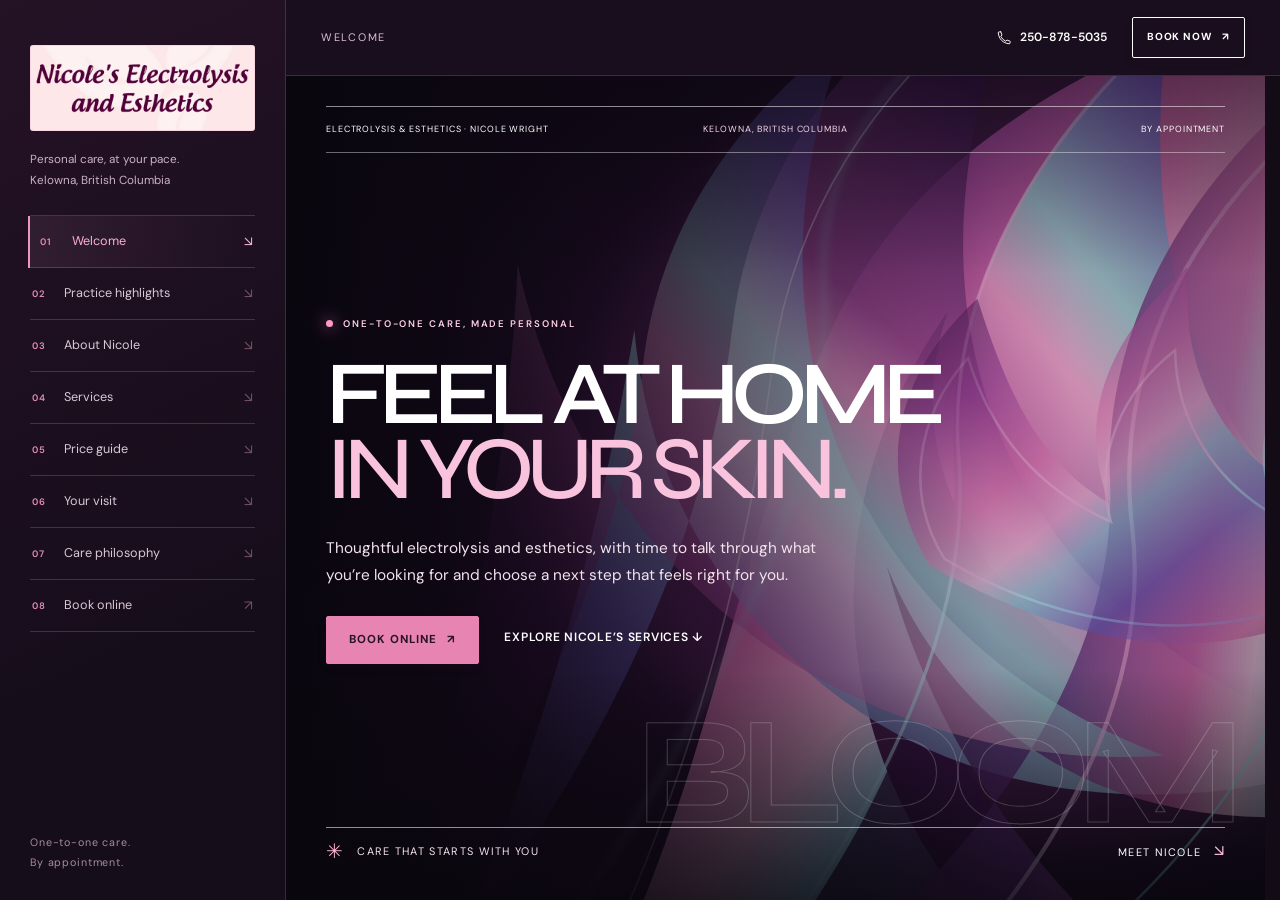
==== commit aa4f63d4: "Add files via upload" ====
--- a/index.html
+++ b/index.html
@@ -25,7 +25,7 @@
     @media(prefers-reduced-motion:reduce){html{scroll-behavior:auto}*,*::before,*::after{transition:none!important}}
    .flower{color:#cf7f9e;font-family:Georgia,serif}.topline:before{content:"✿  ";color:#f0b8cd}.topline:after{content:"  ✿";color:#f0b8cd}.eyebrow:before{content:"✿  ";color:#ca7d9c}.round-stamp{background:#f7e2eb!important;border-color:rgba(166,78,115,.25)!important} .service-art{color:#bd6d8d!important;border-color:rgba(166,78,115,.25)!important} .quote{background:#683b57!important}.topline:before{content:"✿  ";color:#f0b8cd}.topline:after{content:"  ✿";color:#f0b8cd}.eyebrow:before{content:"✿  ";color:#ca7d9c}.round-stamp{background:#f7e2eb!important;border-color:rgba(166,78,115,.25)!important}.service-art{color:#bd6d8d!important;border-color:rgba(166,78,115,.25)!important}.quote{background:#683b57!important}.booking-form{display:grid;gap:14px;margin-top:24px}.booking-form label{display:grid;gap:6px;font-size:.82rem;font-weight:700;color:#57434f}.booking-form input,.booking-form select,.booking-form textarea{width:100%;font:400 .92rem var(--sans);padding:12px 13px;border:1px solid #dec4d1;background:#fffdfd;color:var(--ink);border-radius:3px}.booking-form input:focus,.booking-form select:focus,.booking-form textarea:focus{outline:2px solid #c97b9b;outline-offset:2px}.booking-form button{cursor:pointer;justify-self:start}.booking-form .form-note{font-size:.76rem;line-height:1.5;color:var(--muted);margin:0}.contact-card{grid-template-columns:1.1fr .7fr}.contact-info{background:#f4e5ed}.contact-info{background:#f4e5ed}.contact-info{background:#f4e5ed}.vagaro-frame{height:820px;width:100%;background:#fffdfd;border:1px solid #eed5e0;overflow:hidden}.vagaro-frame iframe{width:100%;height:100%;border:0;background:#fff}.booking-fallback{margin:18px 0 28px}.booking-contact{display:grid;grid-template-columns:repeat(auto-fit,minmax(220px,1fr));gap:22px;padding:28px;background:#f4e5ed}.contact{scroll-margin-top:100px}.vagaro-frame{height:820px;width:100%;background:#fffdfd;border:1px solid #eed5e0;overflow:hidden}.vagaro-frame iframe{width:100%;height:100%;border:0;background:#fff}.booking-fallback{margin:18px 0 12px}.booking-contact{display:grid;grid-template-columns:repeat(auto-fit,minmax(220px,1fr));gap:22px;padding:28px;background:#f4e5ed}.contact{scroll-margin-top:100px}.vagaro-frame{height:820px;width:100%;background:#fffdfd;border:1px solid #eed5e0;overflow:hidden}.vagaro-frame iframe{width:100%;height:100%;border:0;background:#fff}.booking-fallback{margin:18px 0 12px}.booking-contact{display:grid;grid-template-columns:repeat(auto-fit,minmax(220px,1fr));gap:22px;padding:28px;background:#f4e5ed}.contact{scroll-margin-top:100px}
 </style>
-<link rel="stylesheet" href="assets/site.css?v=sidebar-20261028">
+<link rel="stylesheet" href="assets/site.css?v=nicole-about-20261030">
 <script src="assets/site.js?v=sidebar-20261028" defer></script>
 </head>
 <body class="has-mobile-menu page-home"><a class="skip-link" href="#top">Skip to content</a>
@@ -73,20 +73,42 @@
 
     <section class="trust" id="practice-highlights" aria-label="Practice highlights">
       <div class="container"><div class="eyebrow">The practice</div><h2 class="section-title">Personal care in Kelowna.</h2></div><div class="container trust-row">
-        <div class="trust-item"><span class="trust-dot">✳</span><b>Electrolysis</b></div>
-        <div class="trust-item"><span class="trust-dot">✳</span><b>Esthetics</b></div>
-        <div class="trust-item"><span class="trust-dot">✳</span><b>Kelowna, BC</b></div>
-        <div class="trust-item"><span class="trust-dot">✳</span><b>Free initial consultation</b></div>
+        <article class="trust-item">
+          <h3><span class="trust-dot" aria-hidden="true">✳</span>Electrolysis</h3>
+          <p>Explore permanent hair removal with appointments for the face and body, including bikini and Brazilian areas. Choose from a range of appointment lengths to suit the area you’d like to focus on.</p>
+          <p>If you’re unsure where to begin, start with a conversation about your goals, the available options, and which appointment to book.</p>
+          <a class="highlight-link" href="electrolysis.html">Explore electrolysis <span aria-hidden="true">↗</span></a>
+        </article>
+        <article class="trust-item">
+          <h3><span class="trust-dot" aria-hidden="true">✳</span>Esthetics</h3>
+          <p>Make time for the details that help you feel more like yourself. Explore waxing, lash and brow tinting, and skin rejuvenation, with service options and prices available before you book.</p>
+          <p>Whether you have a particular service in mind or want to explore the menu, you can talk through your preferences with Nicole and choose your next step.</p>
+          <a class="highlight-link" href="#services">Browse the services <span aria-hidden="true">↗</span></a>
+        </article>
+        <article class="trust-item">
+          <h3><span class="trust-dot" aria-hidden="true">✳</span>Kelowna, BC</h3>
+          <p>Visit Nicole at 1267 Houghton Road in Kelowna for one-to-one care by appointment. The practice offers electrolysis and esthetics in one location, making it easy to explore the services that interest you.</p>
+          <p>Book through the online calendar, or call or text 250-878-5035 if you need help choosing an appointment or have a question before your visit.</p>
+          <a class="highlight-link" href="#booking">Plan your visit <span aria-hidden="true">↗</span></a>
+        </article>
+        <article class="trust-item">
+          <h3><span class="trust-dot" aria-hidden="true">✳</span>Free initial consultation</h3>
+          <p>New to electrolysis? The free initial electrolysis consultation is a chance to discuss the areas you’d like to address, ask questions, and learn about the appointments available.</p>
+          <p>You don’t need to arrive with everything figured out. Bring your questions and use the conversation to decide whether electrolysis is a next step you’d like to explore.</p>
+          <a class="highlight-link" href="#booking">Book a consultation <span aria-hidden="true">↗</span></a>
+        </article>
       </div>
     </section>
 
     <section class="intro" id="about">
       <div class="container intro-grid">
-        <div>
-          <div class="eyebrow">A little about the practice</div>
+        <figure class="nicole-portrait">
+          <img src="assets/nicole-wright-treatment.jpg" alt="Nicole Wright at work, using magnification during a client’s treatment." width="1152" height="1536" loading="lazy" decoding="async">
+          <figcaption><strong>Nicole Wright</strong><span>Electrolysis &amp; esthetics · Kelowna, BC</span></figcaption>
+        </figure>
+        <div class="intro-copy">
+          <div class="eyebrow">About Nicole</div>
           <h2>Good care begins with a conversation.</h2>
-        </div>
-        <div class="intro-copy">
           <p>Choosing a treatment is personal. Nicole’s Electrolysis &amp; Esthetics offers a place to ask questions, talk through your goals, and learn about the services available to you.</p>
           <p>Whether you’re exploring electrolysis or esthetics, reach out to discuss what you have in mind and find out whether the practice is the right fit.</p>
           <div class="signature">Nicole</div>
@@ -154,4 +176,4 @@
 
 </body>
 </html>
-
+
